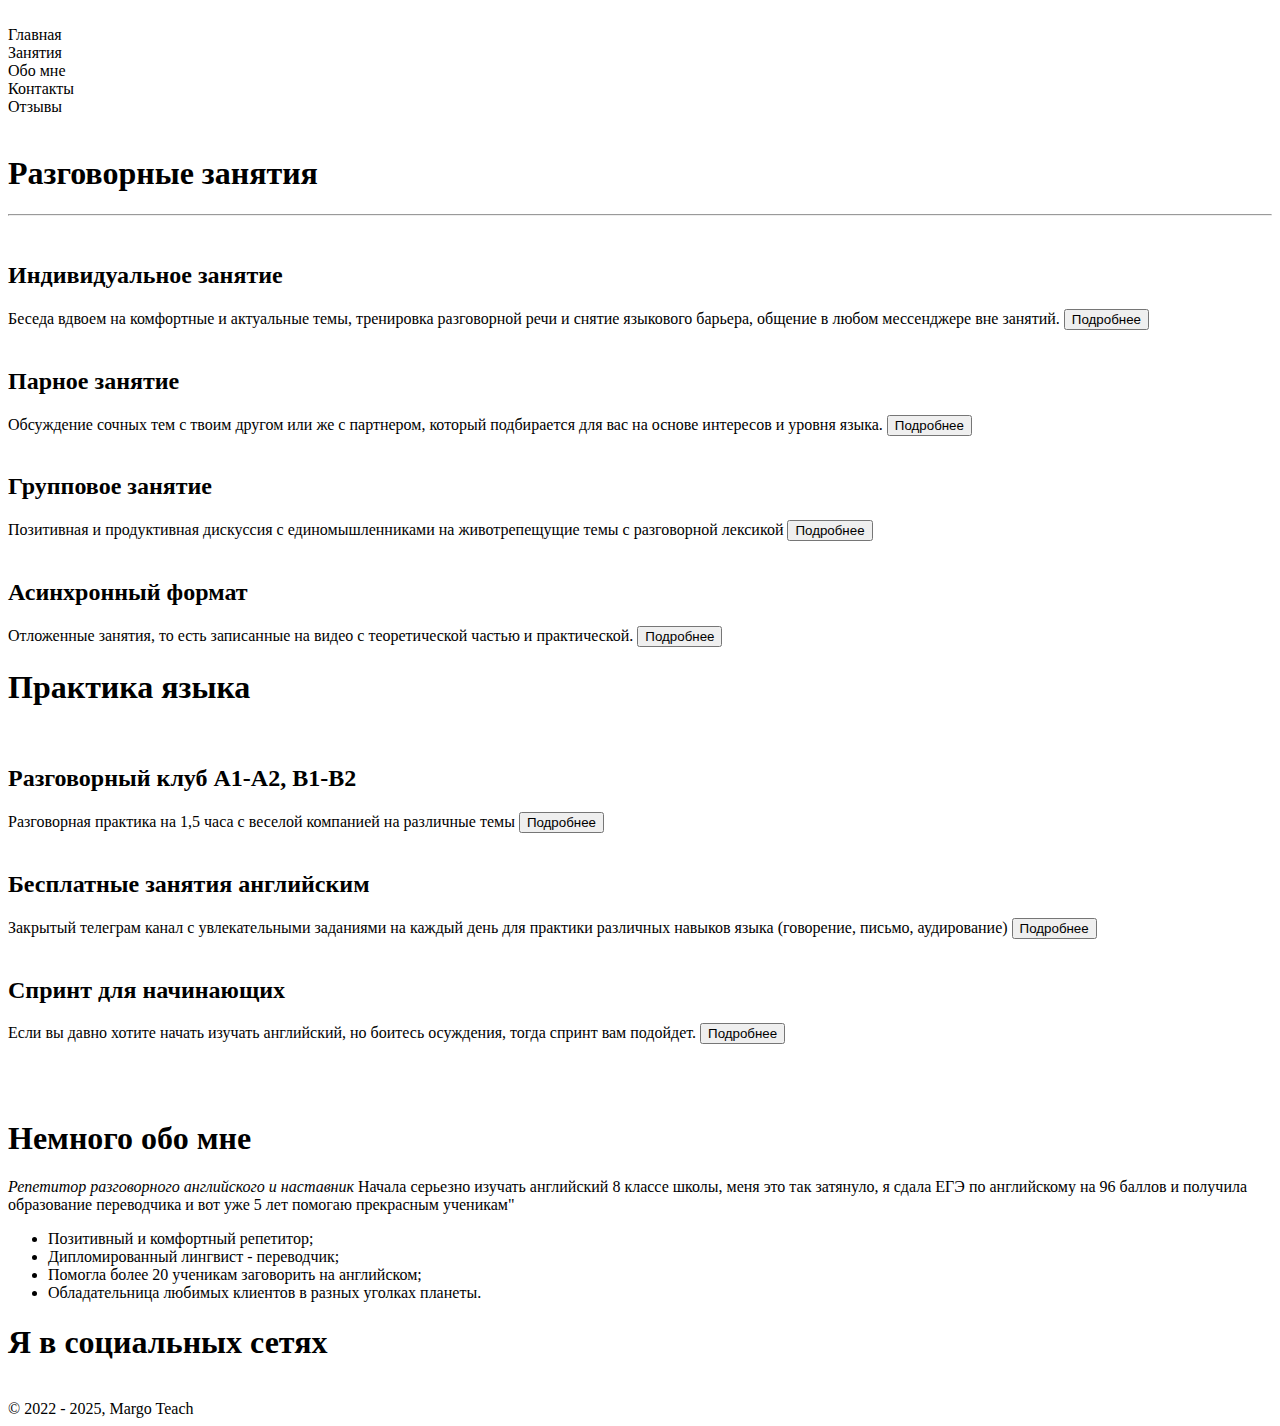
==== index.html @ d235ffca "first com" ====
<!DOCTYPE html>
<html lang="ru">
  <head>
    <meta charset="UTF-8" />
    <meta http-equiv="X-UA-Compatible" content="IE=edge" />
    <meta name="viewport" content="width=device-width, initial-scale=1.0" />
    <title>MargoTrue</title>
  </head>
  <body>
    <header class="header">
      <div class="topimg"><img src="" alt="" /></div>
      <div class="navpanel">
        <div class="navstr">Главная</div>
        <div class="navstr">Занятия</div>
        <div class="navstr">Обо мне</div>
        <div class="navstr">Контакты</div>
        <div class="navstr">Отзывы</div>
      </div>
    </header>
    <div class="container">
      <div class="bodyimg">
        <img src="" alt="" class="me" />
      </div>
      <div class="lessons">
        <div class="lessonsTitle">
          <h1>Разговорные занятия</h1>
          <hr />
        </div>
        <div class="lessonsBlock">
          <div class="lesson">
            <img src="" alt="" class="lessonImg" />
            <h2 class="lessonTitle">Индивидуальное занятие</h2>
            <span class="lessonAbout">
              Беседа вдвоем на комфортные и актуальные темы, тренировка
              разговорной речи и снятие языкового барьера, общение в любом
              мессенджере вне занятий.
            </span>
            <button class="more">Подробнее</button>
          </div>
          <div class="lesson">
            <img src="" alt="" class="lessonImg" />
            <h2 class="lessonTitle">Парное занятие</h2>
            <span class="lessonAbout">
              Обсуждение сочных тем с твоим другом или же с партнером, который
              подбирается для вас на основе интересов и уровня языка.
            </span>
            <button class="more">Подробнее</button>
          </div>
          <div class="lesson">
            <img src="" alt="" class="lessonImg" />
            <h2 class="lessonTitle">Групповое занятие</h2>
            <span class="lessonAbout">
              Позитивная и продуктивная дискуссия с единомышленниками на
              животрепещущие темы с разговорной лексикой
            </span>
            <button class="more">Подробнее</button>
          </div>
          <div class="lesson">
            <img src="" alt="" class="lessonImg" />
            <h2 class="lessonTitle">Асинхронный формат</h2>
            <span class="lessonAbout">
              Отложенные занятия, то есть записанные на видео с теоретической
              частью и практической.
            </span>
            <button class="more">Подробнее</button>
          </div>
        </div>
      </div>
      <div class="speakPactics">
        <h1 class="speakTitle">Практика языка</h1>
        <div class="speakBlock">
          <div class="speak">
            <img src="" alt="" class="speakImg" />
            <h2>Разговорный клуб А1-А2, В1-В2</h2>
            <span class="speakAbout">
              Разговорная практика на 1,5 часа с веселой компанией на различные
              темы
            </span>
            <button class="more">Подробнее</button>
          </div>
          <div class="speak">
            <img src="" alt="" class="speakImg" />
            <h2>Бесплатные занятия английским</h2>
            <span class="speakAbout">
              Закрытый телеграм канал с увлекательными заданиями на каждый день
              для практики различных навыков языка (говорение, письмо,
              аудирование)
            </span>
            <button class="more">Подробнее</button>
          </div>
          <div class="speak">
            <img src="" alt="" class="speakImg" />
            <h2>Спринт для начинающих</h2>
            <span class="speakAbout">
              Если вы давно хотите начать изучать английский, но боитесь
              осуждения, тогда спринт вам подойдет.
            </span>
            <button class="more">Подробнее</button>
          </div>
        </div>
      </div>
      <div class="reviews">
        <img src="" alt="" class="reviewsImg" />
        <img src="" alt="" class="reviewsImg" />
        <img src="" alt="" class="reviewsImg" />
        <img src="" alt="" class="reviewsImg" />
      </div>
      <div class="studentsLocation">
        <img src="" alt="" class="studentsLocationsImg" />
      </div>
      <div class="aboutMe">
        <img src="" alt="" class="Me" />
        <div class="about">
          <div class="about1">
            <h1>Немного обо мне</h1>
            <i>Репетитор разговорного английского и наставник </i>
            <span class="aboutExam"
              >Начала серьезно изучать английский 8 классе школы, меня это так
              затянуло, я сдала ЕГЭ по английскому на 96 баллов и получила
              образование переводчика и вот уже 5 лет помогаю прекрасным
              ученикам"</span
            >
          </div>
          <div class="about2">
            <ul>
              <li>Позитивный и комфортный репетитор;</li>
              <li>Дипломированный лингвист - переводчик;</li>
              <li>Помогла более 20 ученикам заговорить на английском;</li>
              <li>Обладательница любимых клиентов в разных уголках планеты.</li>
            </ul>
          </div>
        </div>
      </div>
    </div>
    <footer class="footer">
        <div class="footerBlock"></div>
      <div class="footerLinks">
        <h1>Я в социальных сетях</h1>
        <a href="" class="social"><img src="" alt="" class="socialNet"></a>
        <a href="" class="social"><img src="" alt="" class="socialNet"></a>
        <a href="" class="social"><img src="" alt="" class="socialNet"></a>
      </div>
      <div class="footerCopyRight">© 2022 - 2025, Margo Teach</div>
    </footer>
  </body>
</html>
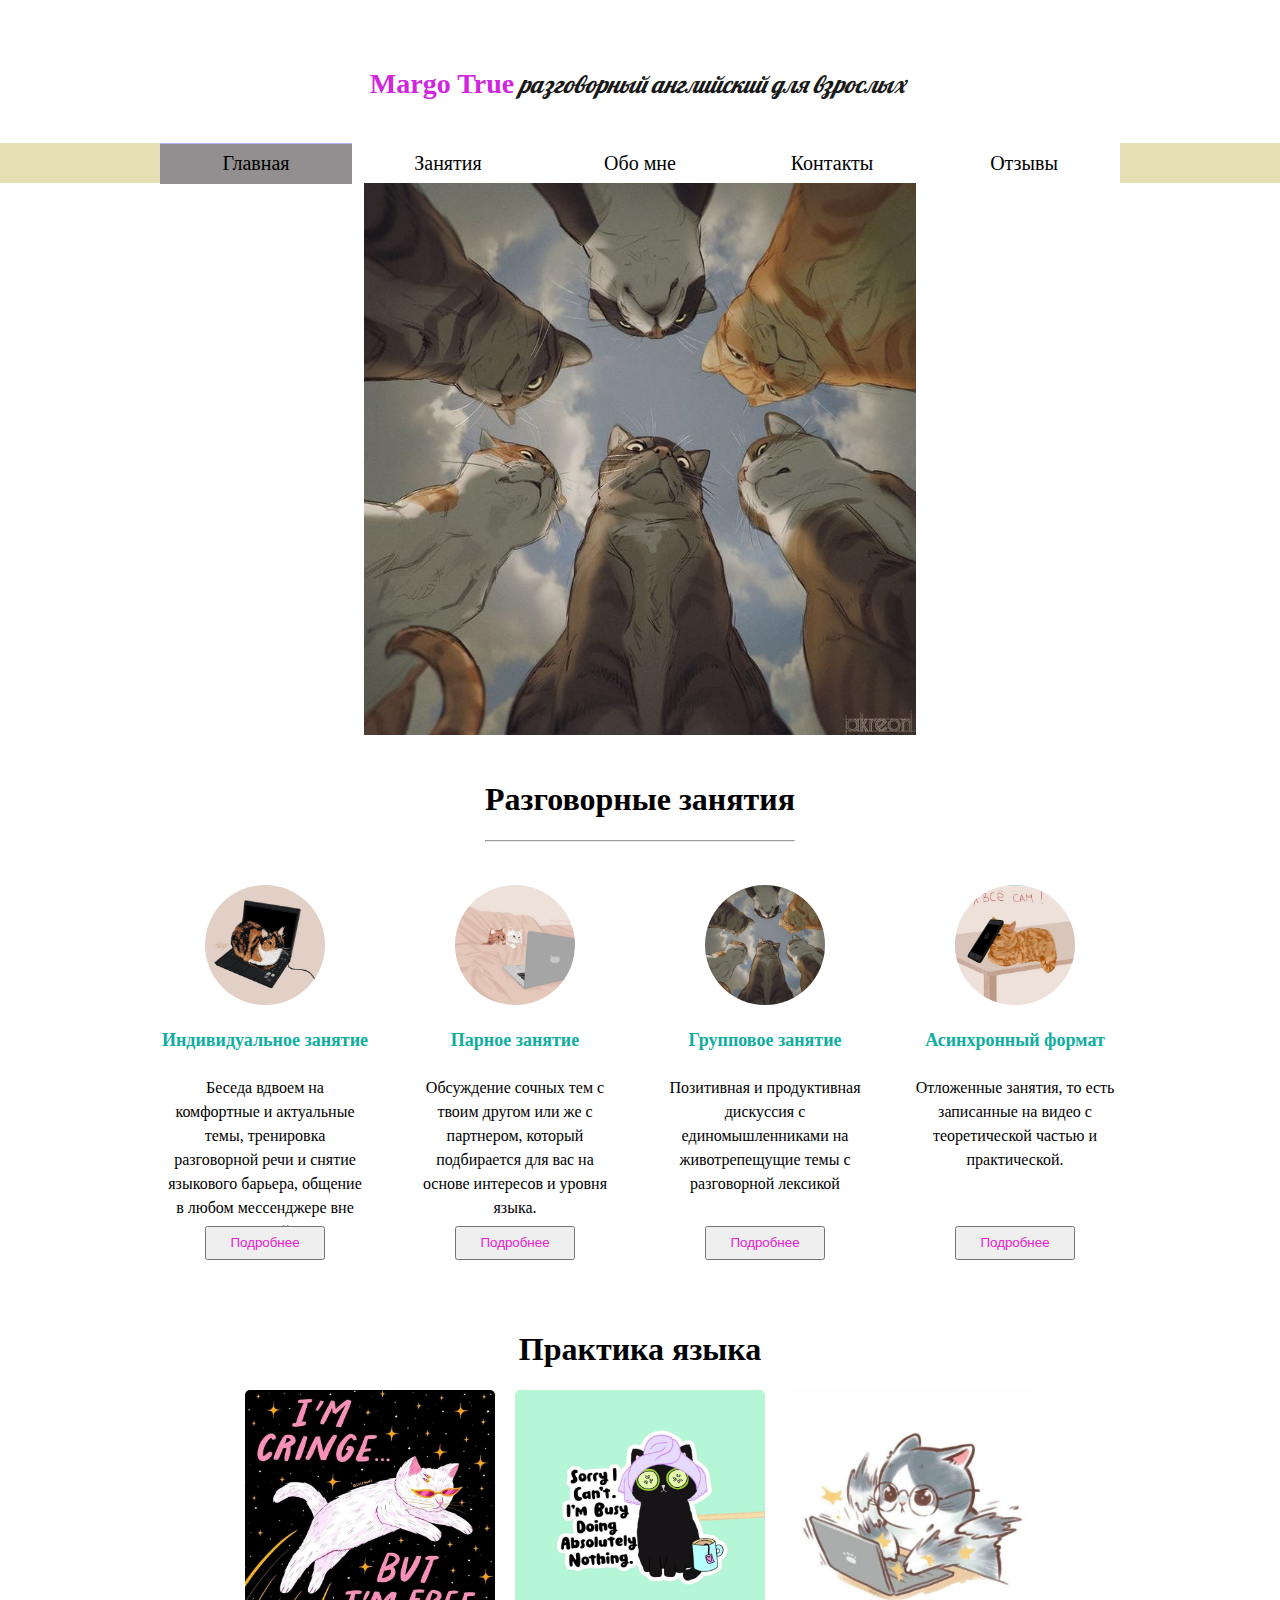
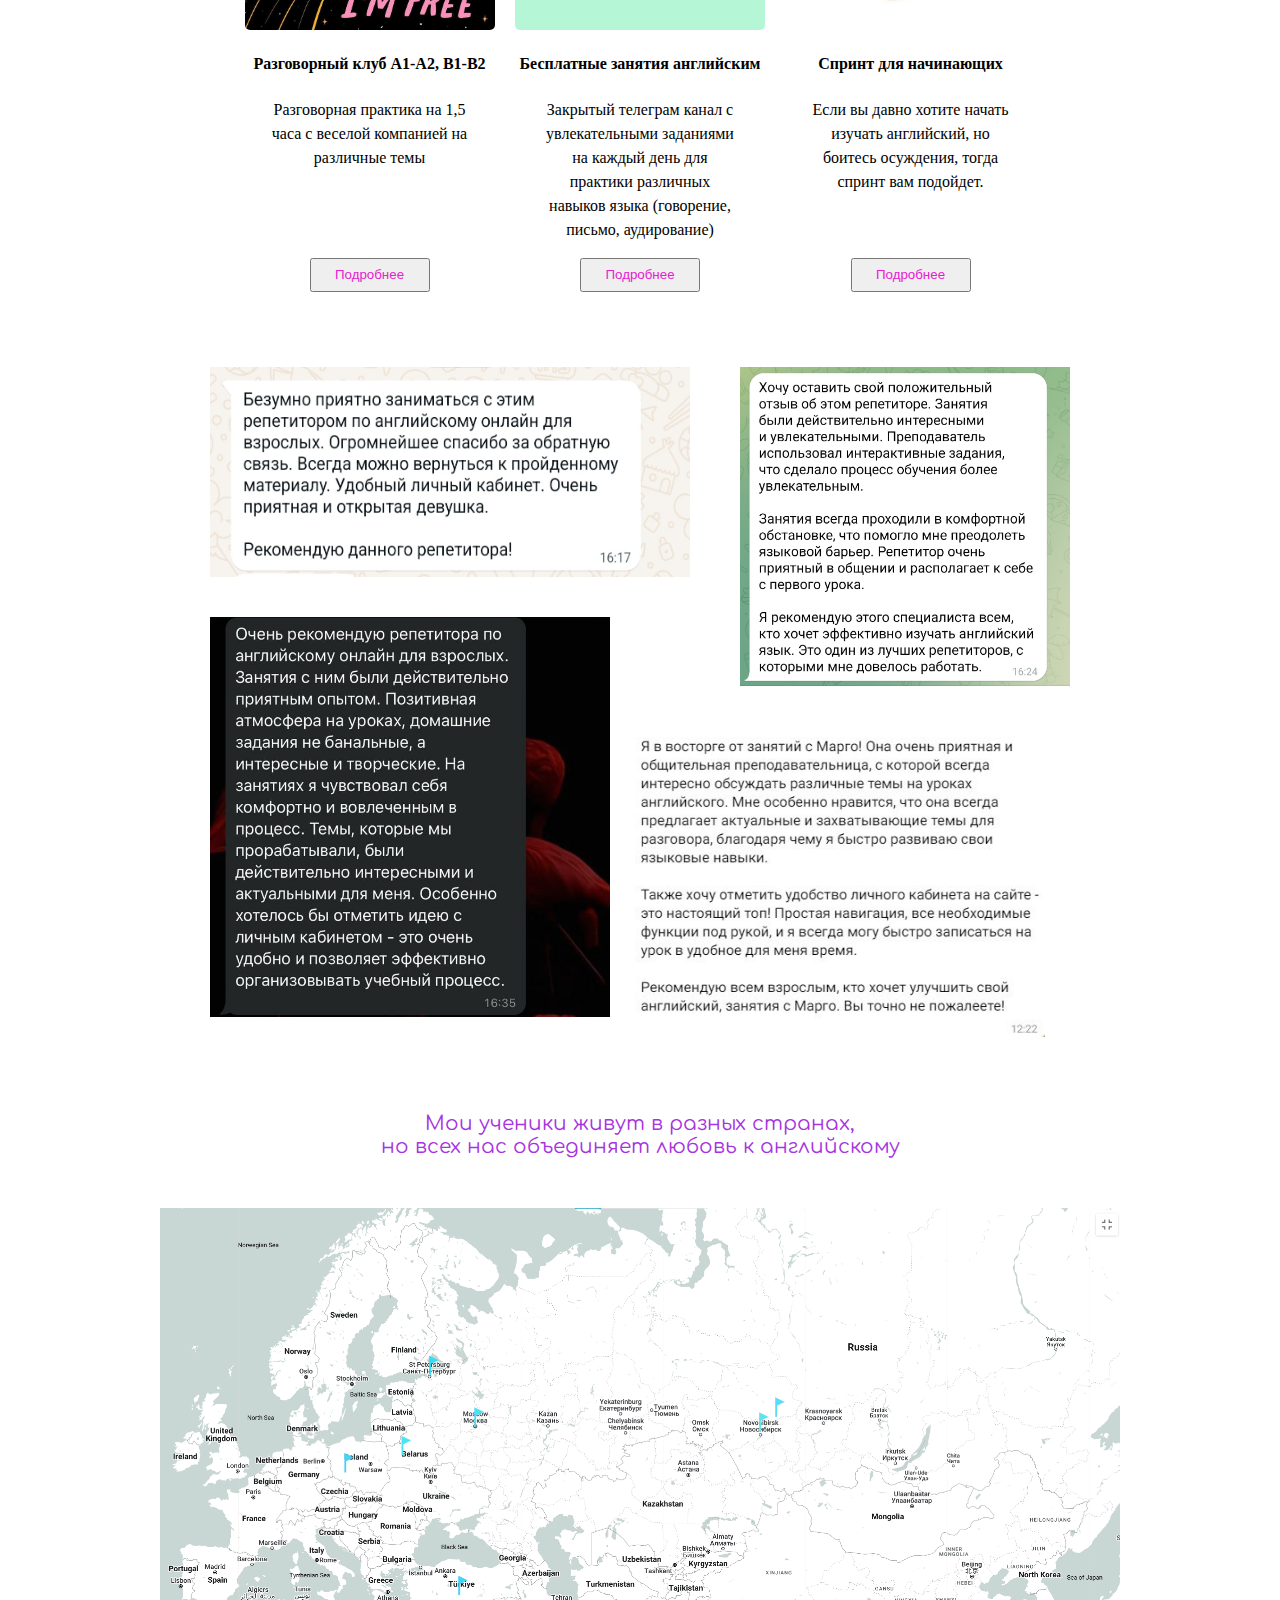
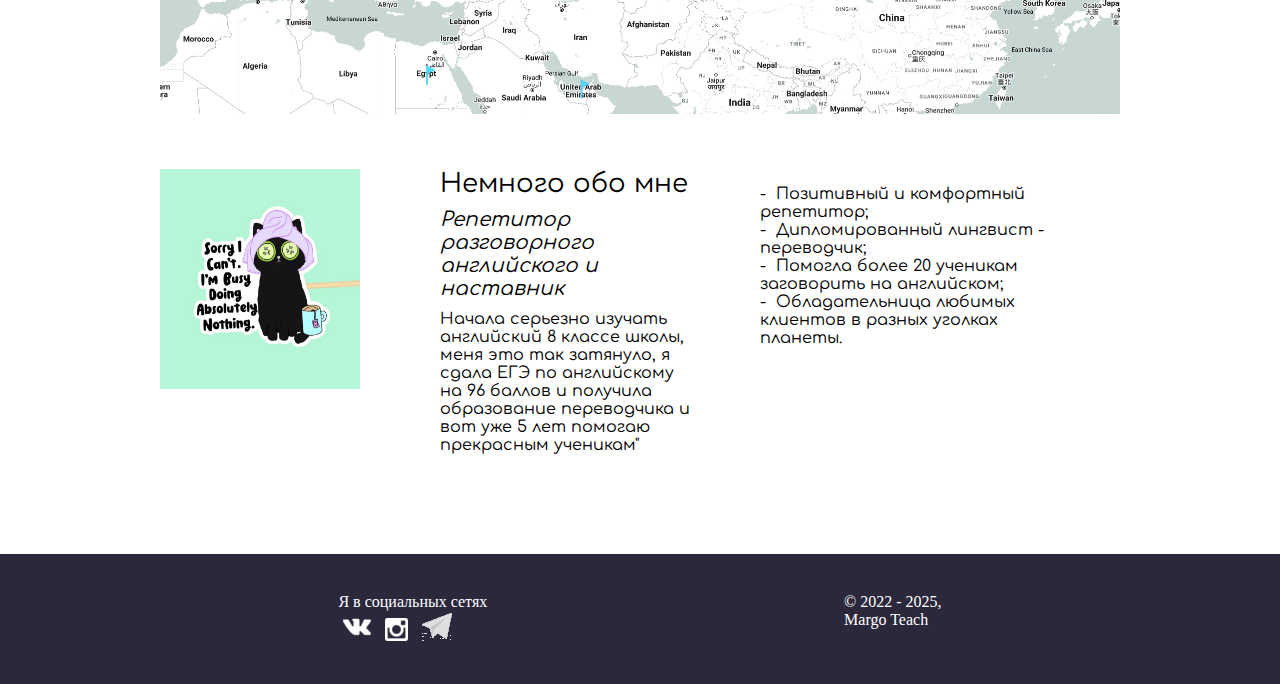
==== commit 3b8a3bf3: "edit home page" ====
--- a/index.html
+++ b/index.html
@@ -1,25 +1,56 @@
 <!DOCTYPE html>
 <html lang="ru">
   <head>
+    <link rel="preconnect" href="https://fonts.googleapis.com" />
+    <link rel="preconnect" href="https://fonts.gstatic.com" crossorigin />
+    <link
+      href="https://fonts.googleapis.com/css2?family=Lobster&display=swap"
+      rel="stylesheet"
+    />
+    <link rel="preconnect" href="https://fonts.googleapis.com" />
+    <link rel="preconnect" href="https://fonts.gstatic.com" crossorigin />
+    <link
+      href="https://fonts.googleapis.com/css2?family=Comfortaa:wght@300..700&display=swap"
+      rel="stylesheet"
+    />
     <meta charset="UTF-8" />
     <meta http-equiv="X-UA-Compatible" content="IE=edge" />
     <meta name="viewport" content="width=device-width, initial-scale=1.0" />
+    <link rel="shortcut icon" href="img/favicon.ico" type="image/x-icon" />
+    <link rel="stylesheet" href="style.css" />
     <title>MargoTrue</title>
   </head>
   <body>
     <header class="header">
-      <div class="topimg"><img src="" alt="" /></div>
-      <div class="navpanel">
-        <div class="navstr">Главная</div>
-        <div class="navstr">Занятия</div>
-        <div class="navstr">Обо мне</div>
-        <div class="navstr">Контакты</div>
-        <div class="navstr">Отзывы</div>
+      <div class="container">
+        <div class="topimg">
+          <p class="topTitle Osn">Margo True</p>
+          <p class="topTitle Dop"><i>разговорный английский для взрослых</i></p>
+        </div>
+        <div class="navpanelBackground">
+          <div class="navpanel">
+            <div class="navstr" id="home">
+              <a href="index.html" class="nextpage">Главная</a>
+            </div>
+            <div class="navstr">
+              <a href="lessons.html" class="nextpage">Занятия</a>
+            </div>
+            <div class="navstr">
+              <a href="about.html" class="nextpage">Обо мне</a>
+            </div>
+            <div class="navstr">
+              <a href="contacts.html" class="nextpage">Контакты</a>
+            </div>
+            <div class="navstr">
+              <a href="reviews.html" class="nextpage">Отзывы</a>
+            </div>
+          </div>
+        </div>
       </div>
     </header>
     <div class="container">
       <div class="bodyimg">
-        <img src="" alt="" class="me" />
+        <img src="img/gruppa.jfif" alt="" class="me" />
       </div>
       <div class="lessons">
         <div class="lessonsTitle">
@@ -28,8 +59,8 @@
         </div>
         <div class="lessonsBlock">
           <div class="lesson">
-            <img src="" alt="" class="lessonImg" />
-            <h2 class="lessonTitle">Индивидуальное занятие</h2>
+            <img src="img/individual.jpg" alt="" class="lessonImg" />
+            <span class="lessonTitle">Индивидуальное занятие</span>
             <span class="lessonAbout">
               Беседа вдвоем на комфортные и актуальные темы, тренировка
               разговорной речи и снятие языкового барьера, общение в любом
@@ -38,8 +69,8 @@
             <button class="more">Подробнее</button>
           </div>
           <div class="lesson">
-            <img src="" alt="" class="lessonImg" />
-            <h2 class="lessonTitle">Парное занятие</h2>
+            <img src="img/parnoe.jpg" alt="" class="lessonImg" />
+            <span class="lessonTitle">Парное занятие</span>
             <span class="lessonAbout">
               Обсуждение сочных тем с твоим другом или же с партнером, который
               подбирается для вас на основе интересов и уровня языка.
@@ -47,8 +78,8 @@
             <button class="more">Подробнее</button>
           </div>
           <div class="lesson">
-            <img src="" alt="" class="lessonImg" />
-            <h2 class="lessonTitle">Групповое занятие</h2>
+            <img src="img/gruppa.jfif" alt="" class="lessonImg" />
+            <span class="lessonTitle">Групповое занятие</span>
             <span class="lessonAbout">
               Позитивная и продуктивная дискуссия с единомышленниками на
               животрепещущие темы с разговорной лексикой
@@ -56,8 +87,8 @@
             <button class="more">Подробнее</button>
           </div>
           <div class="lesson">
-            <img src="" alt="" class="lessonImg" />
-            <h2 class="lessonTitle">Асинхронный формат</h2>
+            <img src="img/async.jpg" alt="" class="lessonImg" />
+            <span class="lessonTitle">Асинхронный формат</span>
             <span class="lessonAbout">
               Отложенные занятия, то есть записанные на видео с теоретической
               частью и практической.
@@ -70,8 +101,8 @@
         <h1 class="speakTitle">Практика языка</h1>
         <div class="speakBlock">
           <div class="speak">
-            <img src="" alt="" class="speakImg" />
-            <h2>Разговорный клуб А1-А2, В1-В2</h2>
+            <img src="img/razgovor.jpg" alt="" class="speakImg" />
+            <span class="speakSubTitle">Разговорный клуб А1-А2, В1-В2</span>
             <span class="speakAbout">
               Разговорная практика на 1,5 часа с веселой компанией на различные
               темы
@@ -79,8 +110,8 @@
             <button class="more">Подробнее</button>
           </div>
           <div class="speak">
-            <img src="" alt="" class="speakImg" />
-            <h2>Бесплатные занятия английским</h2>
+            <img src="img/besplatn.jfif" alt="" class="speakImg" />
+            <span class="speakSubTitle">Бесплатные занятия английским</span>
             <span class="speakAbout">
               Закрытый телеграм канал с увлекательными заданиями на каждый день
               для практики различных навыков языка (говорение, письмо,
@@ -89,8 +120,8 @@
             <button class="more">Подробнее</button>
           </div>
           <div class="speak">
-            <img src="" alt="" class="speakImg" />
-            <h2>Спринт для начинающих</h2>
+            <img src="img/sprint.jpg" alt="" class="speakImg" />
+            <span class="speakSubTitle">Спринт для начинающих</span>
             <span class="speakAbout">
               Если вы давно хотите начать изучать английский, но боитесь
               осуждения, тогда спринт вам подойдет.
@@ -100,47 +131,73 @@
         </div>
       </div>
       <div class="reviews">
-        <img src="" alt="" class="reviewsImg" />
-        <img src="" alt="" class="reviewsImg" />
-        <img src="" alt="" class="reviewsImg" />
-        <img src="" alt="" class="reviewsImg" />
+        <div class="reviewsBlock">
+          <img src="img/otz2.jpeg" alt="" class="reviewsImg2" />
+          <img src="img/otz4.jpeg" alt="" class="reviewsImg4" />
+          <img src="img/otz3.jpeg" alt="" class="reviewsImg3" />
+          <img src="img/otz1.jpg" alt="" class="reviewsImg1" />
+        </div>
       </div>
       <div class="studentsLocation">
-        <img src="" alt="" class="studentsLocationsImg" />
+        <div class="studentsTitle">
+          Мои ученики живут в разных странах,<br />
+          но всех нас объединяет любовь к английскому
+        </div>
+        <img src="img/map.png" alt="" class="studentsLocationsImg" />
       </div>
       <div class="aboutMe">
-        <img src="" alt="" class="Me" />
         <div class="about">
+          <img src="img/besplatn.jfif" alt="" class="Me" />
           <div class="about1">
-            <h1>Немного обо мне</h1>
-            <i>Репетитор разговорного английского и наставник </i>
-            <span class="aboutExam"
-              >Начала серьезно изучать английский 8 классе школы, меня это так
-              затянуло, я сдала ЕГЭ по английскому на 96 баллов и получила
-              образование переводчика и вот уже 5 лет помогаю прекрасным
-              ученикам"</span
-            >
+            <div class="SubBlock">
+              <div class="aboutSubTitle">Немного обо мне</div>
+              <div class="aboutSpan">
+                <i>Репетитор разговорного английского и наставник </i><br />
+              </div>
+              <div class="aboutExam">
+                Начала серьезно изучать английский 8 классе школы, меня это так
+                затянуло, я сдала ЕГЭ по английскому на 96 баллов и получила
+                образование переводчика и вот уже 5 лет помогаю прекрасным
+                ученикам"
+              </div>
+            </div>
           </div>
           <div class="about2">
-            <ul>
-              <li>Позитивный и комфортный репетитор;</li>
-              <li>Дипломированный лингвист - переводчик;</li>
-              <li>Помогла более 20 ученикам заговорить на английском;</li>
-              <li>Обладательница любимых клиентов в разных уголках планеты.</li>
+            <ul class="aboutList">
+              <li class="listSpan">Позитивный и комфортный репетитор;</li>
+              <li class="listSpan">Дипломированный лингвист - переводчик;</li>
+              <li class="listSpan">
+                Помогла более 20 ученикам заговорить на английском;
+              </li>
+              <li class="listSpan">
+                Обладательница любимых клиентов в разных уголках планеты.
+              </li>
             </ul>
           </div>
         </div>
       </div>
     </div>
     <footer class="footer">
-        <div class="footerBlock"></div>
-      <div class="footerLinks">
-        <h1>Я в социальных сетях</h1>
-        <a href="" class="social"><img src="" alt="" class="socialNet"></a>
-        <a href="" class="social"><img src="" alt="" class="socialNet"></a>
-        <a href="" class="social"><img src="" alt="" class="socialNet"></a>
-      </div>
-      <div class="footerCopyRight">© 2022 - 2025, Margo Teach</div>
+      <div class="footerBlock">
+        <div class="footerLinks">
+          <span class="footerTitle">Я в социальных сетях</span>
+          <div class="linksBlock">
+            <a href="#" class="social"
+              ><img src="img/vk.png" alt="" class="socialNet"
+            /></a>
+            <a href="#" class="social"
+              ><img src="img/inst.png" alt="" class="socialNet"
+            /></a>
+            <a href="#" class="social"
+              ><img src="img/tg.png" alt="" class="socialNet"
+            /></a>
+          </div>
+        </div>
+        <div class="footerCopyRight">
+          © 2022 - 2025,<br />
+          Margo Teach
+        </div>
+      </div>
     </footer>
   </body>
 </html>
--- a/style.css
+++ b/style.css
@@ -0,0 +1,292 @@
+/* шрифт comfortaa italic */
+html,
+body {
+  margin: 0 auto;
+}
+.topTitle.Osn {
+  color: #d026dd;
+  font-family: Impact;
+  font-size: 28px;
+  font-weight: bold;
+}
+.header {
+  margin-top: 25px;
+  display: flex;
+  width: 100%;
+  justify-content: center;
+}
+.container {
+  width: 100%;
+  display: flex;
+  flex-direction: column;
+  align-items: center;
+  justify-content: center;
+}
+.topimg {
+    align-items: center;
+  display: flex;
+  justify-content: center;
+  width: 100%;
+  margin: 15px;
+}
+.topTitle.Dop {
+  font-family: "Lobster";
+  color: #191918;
+  font-size: 24px;
+  margin: 5px;
+}
+.navpanelBackground {
+  width: 100%;
+  display: flex;
+  justify-content: center;
+  background-color: #e8e0b5;
+}
+.navpanel {
+  align-items: center;
+  height: 40px;
+  display: flex;
+  width: 75%;
+  justify-content: space-evenly;
+}
+.nextpage {
+  text-decoration: none;
+  color: black;
+}
+.navstr {
+  display: flex;
+  justify-content: center;
+  align-items: center;
+  font-size: 20px;
+  width: 100%;
+  height: 40px;
+  background-color: white;
+}
+#home {
+  border-top: 1px solid rgb(176, 176, 255);
+  background-color: rgb(145, 143, 143);
+}
+.bodyimg {
+  display: flex;
+  justify-content: center;
+}
+.me {
+  width: 75%;
+}
+.lessons {
+  display: flex;
+  flex-direction: column;
+  justify-content: center;
+  align-items: center;
+}
+.lessonsTitle {
+  font-weight: bold;
+  margin-top: 25px;
+}
+
+.lessonsBlock {
+  margin-top: 35px;
+  display: flex;
+  justify-content: space-around;
+}
+.lesson {
+  display: flex;
+  flex-direction: column;
+  align-items: center;
+  justify-content: flex-start;
+  width: 250px;
+}
+.lessonImg {
+  border-radius: 200px;
+  width: 120px;
+  height: 120px;
+}
+.lessonTitle {
+  display: flex;
+  align-items: center;
+  justify-content: center;
+  width: 250px;
+  font-size: 18px;
+  font-weight: bold;
+  margin: 25px;
+  color: #0eae9e;
+}
+.lessonAbout {
+  text-align: center;
+  line-height: 1.5;
+  height: 150px;
+  width: 200px;
+}
+.more {
+  display: flex;
+  justify-content: center;
+  align-items: center;
+  padding: 15px;
+  color: #e720d0;
+  width: 120px;
+  height: 20px;
+}
+.speakPactics {
+  width: 100%;
+  margin-top: 50px;
+  display: flex;
+  flex-direction: column;
+  justify-content: center;
+  align-items: center;
+}
+.speakBlock {
+  display: flex;
+  width: 65%;
+  justify-content: space-evenly;
+}
+.speak {
+  display: flex;
+  flex-direction: column;
+  align-items: center;
+  justify-content: flex-start;
+  width: 250px;
+}
+.speakImg {
+  border-radius: 5px;
+  height: 240px;
+  width: 250px;
+}
+.speakSubTitle {
+  display: flex;
+  align-items: center;
+  justify-content: center;
+  width: 250px;
+  font-size: 16px;
+  font-weight: bold;
+  margin: 25px;
+}
+.speakAbout {
+  text-align: center;
+  line-height: 1.5;
+  height: 150px;
+  width: 200px;
+  margin-bottom: 10px;
+}
+.reviews {
+  margin-top: 50px;
+  display: flex;
+  justify-content: center;
+}
+.reviewsBlock {
+  justify-content: center;
+  display: flex;
+  width: 75%;
+  flex-wrap: wrap;
+}
+.reviewsImg1 {
+  margin: 25px;
+  width: 410px;
+  height: 300px;
+}
+.reviewsImg2 {
+  margin: 25px;
+  width: 480px;
+  height: 210px;
+}
+.reviewsImg3 {
+  margin-top: -95px;
+  width: 400px;
+  height: 400px;
+}
+.reviewsImg4 {
+  margin: 25px;
+  width: 330px;
+  height: 320px;
+}
+.studentsLocation {
+  flex-direction: column;
+  display: flex;
+  align-items: center;
+  justify-content: center;
+}
+.studentsTitle {
+  display: flex;
+  margin: 50px;
+  width: 600px;
+  text-align: center;
+  justify-content: center;
+  align-items: center;
+  color: #a634df;
+  font-size: 20px;
+  font-family: Comfortaa;
+}
+.studentsLocationsImg {
+  width: 75%;
+}
+.aboutMe {
+  margin-top: 55px;
+  width: 100%;
+  display: flex;
+  align-items: center;
+  justify-content: center;
+}
+.about {
+  font-family: Comfortaa;
+  display: flex;
+  justify-content: space-between;
+  width: 75%;
+}
+.Me {
+  width: 200px;
+  height: 220px;
+}
+.about1 {
+  display: flex;
+  width: 450px;
+  flex-direction: column;
+  align-items: flex-end;
+}
+.aboutSubTitle {
+  text-align: left;
+  font-size: 26px;
+}
+.aboutExam {
+  font-size: 16px;
+  width: 250px;
+  margin-top: 10px;
+}
+.aboutSpan {
+  margin-top: 10px;
+  width: 280px;
+  font-size: 20px;
+}
+.about2 {
+  width: 500px;
+}
+.aboutList {
+  width: 300px;
+}
+li {
+  list-style-type: none;
+}
+li::before {
+  content: "- ";
+  padding-right: 5px;
+}
+.footer {
+  margin-top: 100px;
+  color: white;
+  background-color: #2b283b;
+  height: 130px;
+  display: flex;
+  flex-direction: column;
+  align-items: center;
+  justify-content: center;
+  width: 100%;
+}
+.footerBlock {
+  display: flex;
+  justify-content: space-around;
+  width: 75%;
+}
+.footerLinks {
+  display: flex;
+  flex-direction: column;
+}
+.social {
+  margin: 5px;
+}
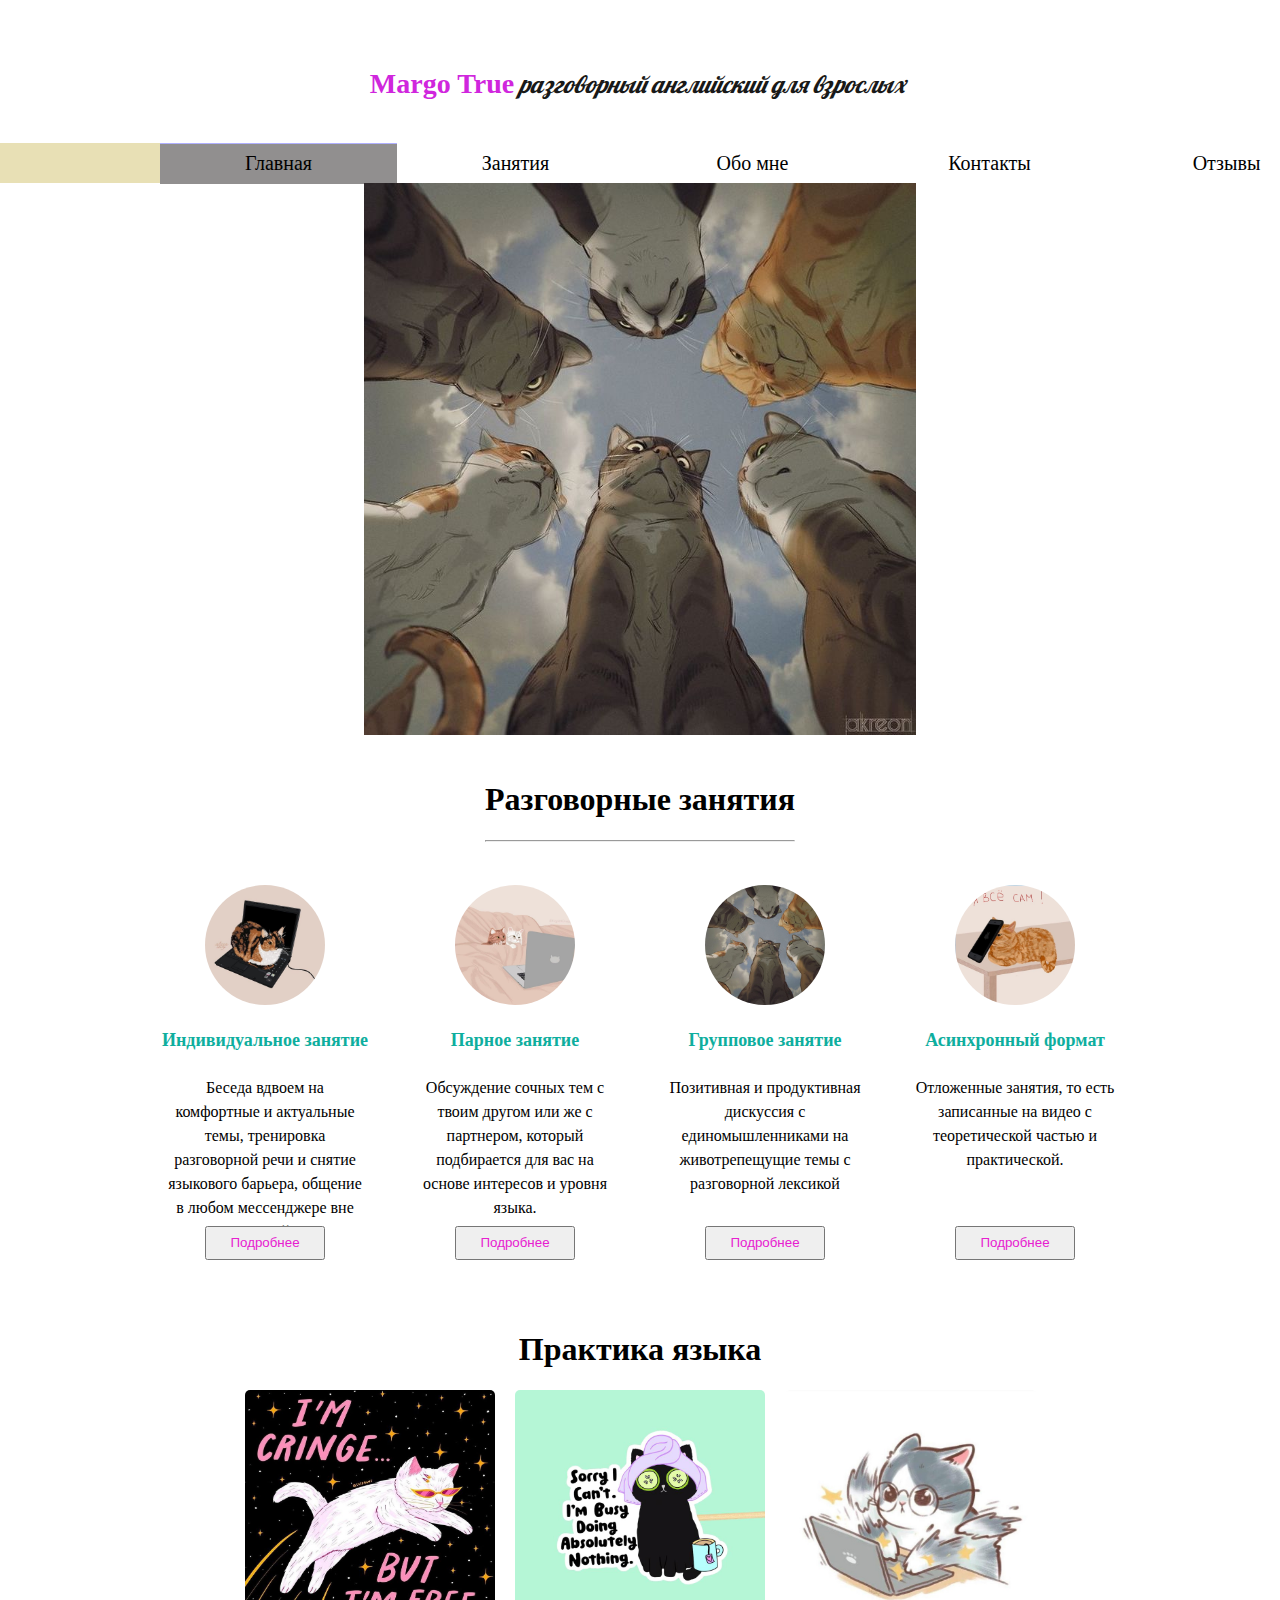
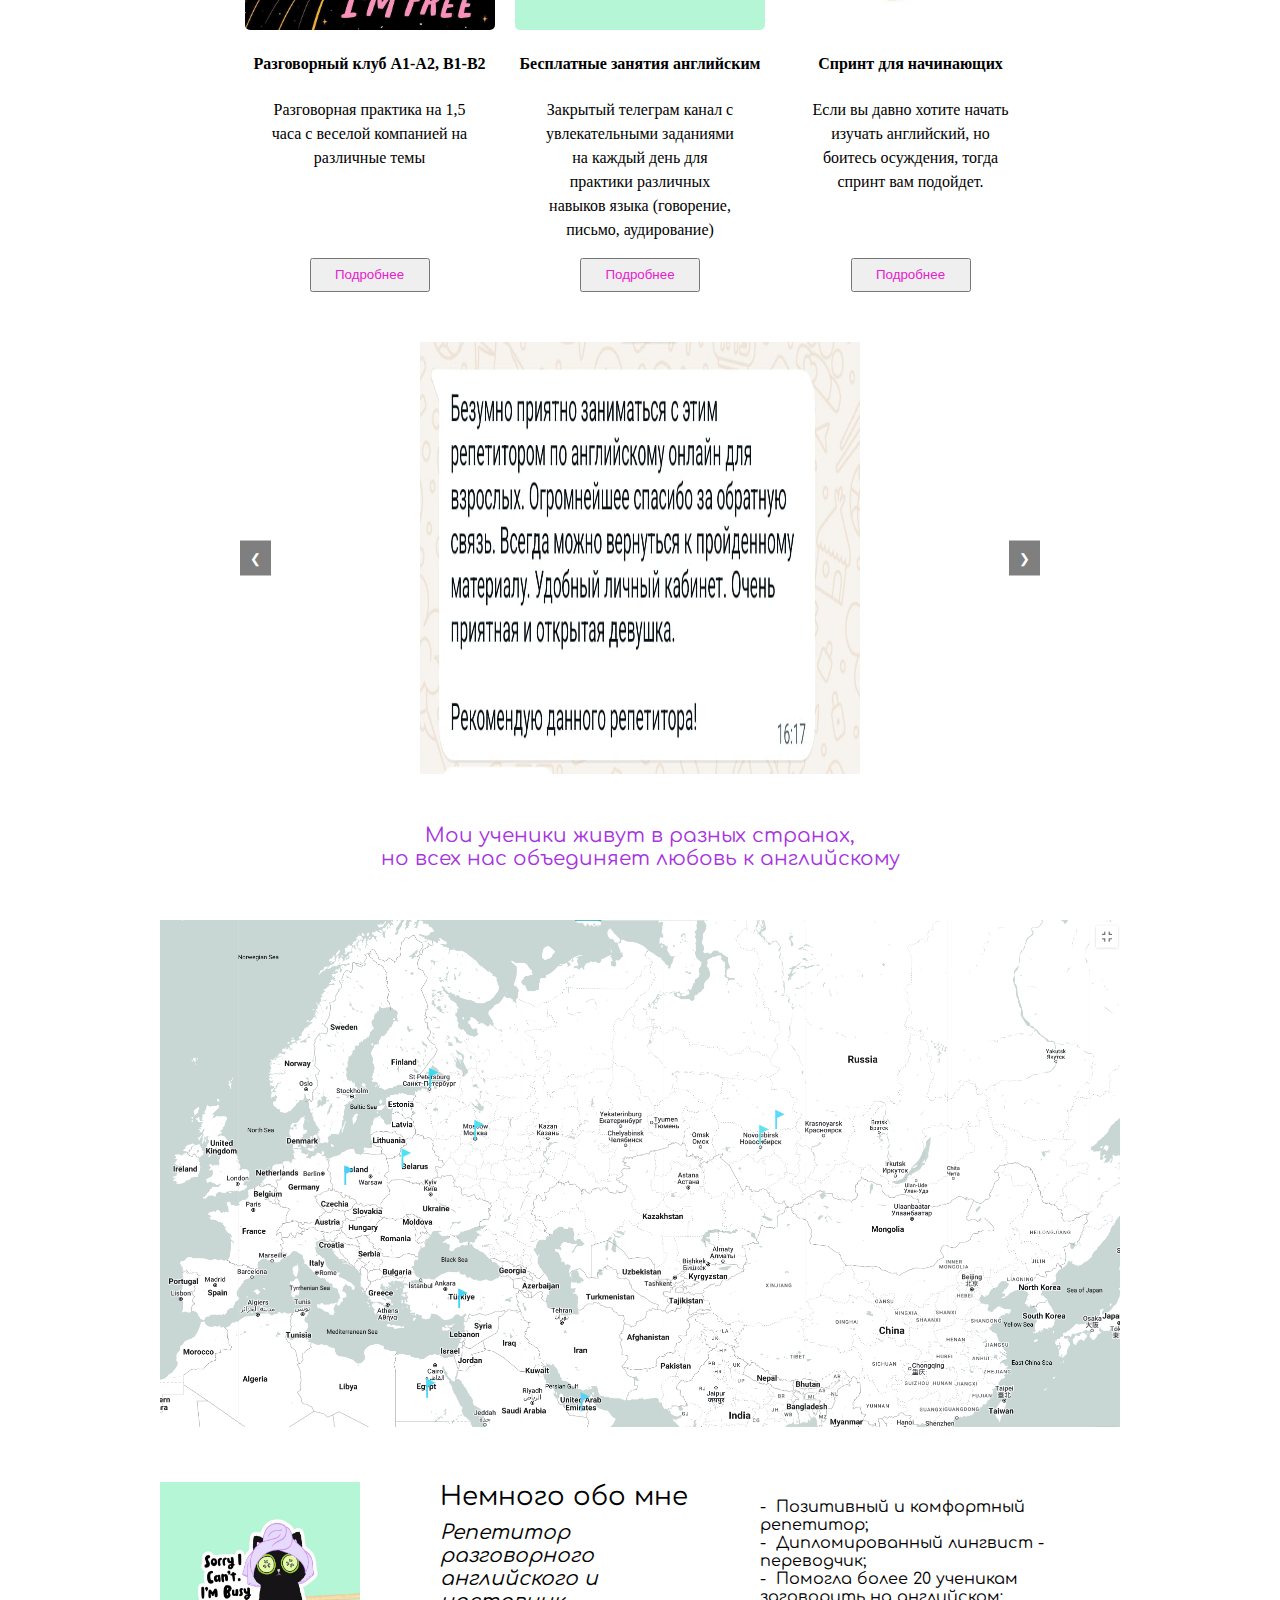
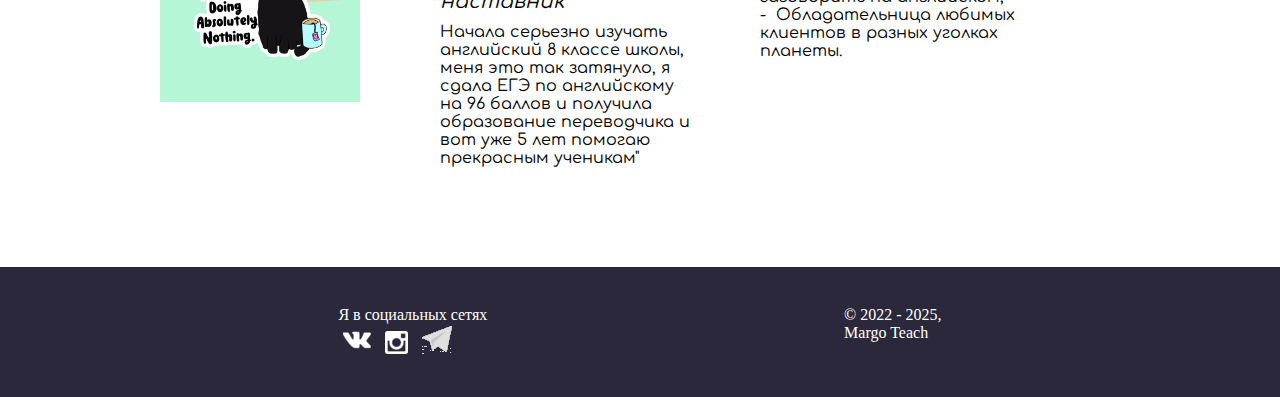
==== commit ec981b41: "Edit contacts and reviews page, add slider" ====
--- a/index.html
+++ b/index.html
@@ -66,7 +66,7 @@
               разговорной речи и снятие языкового барьера, общение в любом
               мессенджере вне занятий.
             </span>
-            <button class="more">Подробнее</button>
+            <button class="more"><a href="lessons.html" class ="moreBtn">Подробнее</a></button>
           </div>
           <div class="lesson">
             <img src="img/parnoe.jpg" alt="" class="lessonImg" />
@@ -75,7 +75,7 @@
               Обсуждение сочных тем с твоим другом или же с партнером, который
               подбирается для вас на основе интересов и уровня языка.
             </span>
-            <button class="more">Подробнее</button>
+            <button class="more"><a href="lessons.html" class ="moreBtn">Подробнее</a></button>
           </div>
           <div class="lesson">
             <img src="img/gruppa.jfif" alt="" class="lessonImg" />
@@ -84,7 +84,7 @@
               Позитивная и продуктивная дискуссия с единомышленниками на
               животрепещущие темы с разговорной лексикой
             </span>
-            <button class="more">Подробнее</button>
+            <button class="more"><a href="lessons.html" class ="moreBtn">Подробнее</a></button>
           </div>
           <div class="lesson">
             <img src="img/async.jpg" alt="" class="lessonImg" />
@@ -93,7 +93,7 @@
               Отложенные занятия, то есть записанные на видео с теоретической
               частью и практической.
             </span>
-            <button class="more">Подробнее</button>
+            <button class="more"><a href="lessons.html" class ="moreBtn">Подробнее</a></button>
           </div>
         </div>
       </div>
@@ -107,7 +107,7 @@
               Разговорная практика на 1,5 часа с веселой компанией на различные
               темы
             </span>
-            <button class="more">Подробнее</button>
+            <button class="more"><a href="lessons.html" class ="moreBtn">Подробнее</a></button>
           </div>
           <div class="speak">
             <img src="img/besplatn.jfif" alt="" class="speakImg" />
@@ -117,7 +117,7 @@
               для практики различных навыков языка (говорение, письмо,
               аудирование)
             </span>
-            <button class="more">Подробнее</button>
+            <button class="more"><a href="lessons.html" class ="moreBtn">Подробнее</a></button>
           </div>
           <div class="speak">
             <img src="img/sprint.jpg" alt="" class="speakImg" />
@@ -126,18 +126,24 @@
               Если вы давно хотите начать изучать английский, но боитесь
               осуждения, тогда спринт вам подойдет.
             </span>
-            <button class="more">Подробнее</button>
+            <button class="more"><a href="lessons.html" class ="moreBtn">Подробнее</a></button>
           </div>
         </div>
       </div>
       <div class="reviews">
         <div class="reviewsBlock">
-          <img src="img/otz2.jpeg" alt="" class="reviewsImg2" />
-          <img src="img/otz4.jpeg" alt="" class="reviewsImg4" />
-          <img src="img/otz3.jpeg" alt="" class="reviewsImg3" />
-          <img src="img/otz1.jpg" alt="" class="reviewsImg1" />
-        </div>
-      </div>
+            <div class="reviewsSlider">
+                <div class="slider">
+                    <img src="img/otz2.jpeg" alt="Review 2" class="reviewsImg2" />
+                    <img src="img/otz4.jpeg" alt="Review 4" class="reviewsImg4" />
+                    <img src="img/otz3.jpeg" alt="Review 3" class="reviewsImg3" />
+                    <img src="img/otz1.jpg" alt="Review 1" class="reviewsImg1" />
+                </div>
+            </div>
+            <button class="prev" onclick="moveSlide(-1)">&#10094;</button>
+            <button class="next" onclick="moveSlide(1)">&#10095;</button>
+        </div>
+    </div>
       <div class="studentsLocation">
         <div class="studentsTitle">
           Мои ученики живут в разных странах,<br />
@@ -199,5 +205,6 @@
         </div>
       </div>
     </footer>
+    <script src="slider.js"></script>
   </body>
 </html>
--- a/style.css
+++ b/style.css
@@ -23,7 +23,7 @@
   justify-content: center;
 }
 .topimg {
-    align-items: center;
+  align-items: center;
   display: flex;
   justify-content: center;
   width: 100%;
@@ -48,14 +48,70 @@
   width: 75%;
   justify-content: space-evenly;
 }
+
+/* slider */
+.reviews {
+  width: 100%;
+  max-width: 800px;
+  margin: 0 auto;
+  position: relative;
+  overflow: hidden; /* Скрываем все, что выходит за пределы контейнера */
+}
+
+.reviewsBlock {
+  overflow: hidden;
+}
+
+.slider {
+  display: flex;
+  transition: transform 0.5s ease-in-out;
+  width: 100%;
+}
+
+.slider img {
+  width: 100%;
+  height: auto;
+  flex-shrink: 0;
+}
+
+.prev,
+.next {
+  position: absolute;
+  top: 50%;
+  transform: translateY(-50%);
+  background-color: rgba(0, 0, 0, 0.5);
+  color: white;
+  border: none;
+  padding: 10px;
+  cursor: pointer;
+  z-index: 2;
+}
+
+.prev {
+  left: 0;
+}
+
+.next {
+  right: 0;
+}
+/* slider */
 .nextpage {
+  display: flex;
+  justify-content: center;
+  align-items: center;
+  width: 237px;
+  height: 40px;
   text-decoration: none;
   color: black;
 }
+.navstr:hover {
+  border-top: 1px solid rgb(176, 176, 255);
+  transition: all 0.2s 100ms;
+}
 .navstr {
   display: flex;
-  justify-content: center;
-  align-items: center;
+  align-items: center;
+  justify-content: center;
   font-size: 20px;
   width: 100%;
   height: 40px;
@@ -121,9 +177,13 @@
   justify-content: center;
   align-items: center;
   padding: 15px;
-  color: #e720d0;
   width: 120px;
   height: 20px;
+  cursor: pointer;
+}
+.moreBtn {
+  color: #e720d0;
+  text-decoration: none;
 }
 .speakPactics {
   width: 100%;
@@ -174,29 +234,10 @@
 .reviewsBlock {
   justify-content: center;
   display: flex;
-  width: 75%;
+  width: 55%;
   flex-wrap: wrap;
 }
-.reviewsImg1 {
-  margin: 25px;
-  width: 410px;
-  height: 300px;
-}
-.reviewsImg2 {
-  margin: 25px;
-  width: 480px;
-  height: 210px;
-}
-.reviewsImg3 {
-  margin-top: -95px;
-  width: 400px;
-  height: 400px;
-}
-.reviewsImg4 {
-  margin: 25px;
-  width: 330px;
-  height: 320px;
-}
+
 .studentsLocation {
   flex-direction: column;
   display: flex;
@@ -263,7 +304,7 @@
 li {
   list-style-type: none;
 }
-li::before {
+.listSpan::before {
   content: "- ";
   padding-right: 5px;
 }
@@ -290,3 +331,622 @@
 .social {
   margin: 5px;
 }
+
+/* Lessons page */
+.cartBackground {
+  background-color: #ebd5e1;
+  width: 100%;
+  display: flex;
+  justify-content: center;
+}
+.cart {
+  width: 75%;
+  display: flex;
+  justify-content: center;
+  align-items: center;
+}
+.cartTitle {
+  display: flex;
+  width: 75%;
+  justify-content: center;
+}
+.cartImg {
+  margin-right: 15px;
+  width: 30px;
+  height: 30px;
+}
+.cartSumm {
+  justify-content: end;
+  display: flex;
+  align-items: center;
+}
+.cartLessonsBackground {
+  display: flex;
+  justify-content: center;
+  align-items: center;
+  background-image: url(img/backlessons.jpg);
+  background-repeat: no-repeat;
+  background-position: 50% 0%;
+  background-size: cover;
+  border-radius: 0px;
+  width: 100%;
+  height: 895.094px;
+}
+.cartLessons {
+  display: flex;
+  align-items: center;
+  justify-content: center;
+  width: 64%;
+  height: 600px;
+  flex-wrap: wrap;
+}
+.cartLesson {
+  display: flex;
+  flex-direction: column;
+  justify-content: center;
+  align-items: center;
+  width: 220px;
+  margin-right: 50px;
+  height: 300px;
+}
+.cartImgLesson {
+  width: 180px;
+  height: 180px;
+}
+.costBlock {
+  margin-top: 10px;
+  display: flex;
+  justify-content: center;
+  align-items: center;
+  flex-direction: column;
+  background-color: white;
+  width: 180px;
+  height: 80px;
+  position: relative;
+  transition: top 0.5s;
+  top: 0;
+}
+.costDetails {
+  display: flex;
+  align-items: center;
+  justify-content: center;
+  background-color: wheat;
+  position: relative;
+  top: -20px;
+  visibility: hidden;
+  width: 0px;
+  height: 0px;
+}
+.cartLesson:hover > .costBlock {
+  top: -35px;
+}
+.cartLesson:hover > .cartImgLesson {
+  transform: scale(1.1);
+  transition: 1s;
+}
+.cartLesson:hover > .costDetails {
+  visibility: visible;
+}
+.details {
+  position: relative;
+  transition: opacity 0.3s ease-in-out, transform 0.3s ease-in-out;
+  display: flex;
+  border: 1px solid rgb(194, 194, 194);
+  border-radius: 5px;
+  align-items: center;
+  justify-content: center;
+  background-color: white;
+  width: 150px;
+  margin-top: 40px;
+  padding: 10px 20px 10px 20px;
+  height: 35px;
+}
+.details:hover {
+  background-color: #31629f;
+  color: white;
+  transition: all 0.5s ease;
+}
+.cost {
+  color: #31629f;
+}
+.cartOverview {
+  width: 170px;
+  font-family: Rubik, sans-serif;
+  font-size: 15px;
+  display: block;
+  text-align: center;
+  margin-top: 5px;
+}
+
+.sale {
+  margin-top: 5px;
+  width: 100%;
+  background-color: #ebd5e1;
+  display: flex;
+  justify-content: center;
+  height: 400px;
+}
+.saleBlock {
+  color: white;
+  background-image: url(img/saleback.jpg);
+  width: 1000px;
+  background-repeat: no-repeat;
+  display: flex;
+  align-items: center;
+  justify-content: space-around;
+}
+.sale1 {
+  line-height: 1.1;
+  font-family: Impact;
+}
+.saleCost {
+  font-size: 82px;
+}
+.timer {
+  font-size: 23px;
+  font-weight: 300;
+}
+.sale2 {
+  line-height: 1.1;
+  width: 330px;
+  text-align: center;
+  font-family: Comfortaa;
+  font-size: 26px;
+}
+
+.whatUget {
+  width: 100%;
+  display: flex;
+  flex-direction: column;
+  justify-content: center;
+  align-items: center;
+}
+.getTitle {
+  text-align: center;
+  width: 75%;
+  font-size: 24px;
+  color: #7d7d7d;
+  font-family: Comfortaa;
+}
+.getHr {
+  border: 1px solid #7d7d7d;
+  width: 95%;
+}
+.getBlocks {
+  width: 75%;
+  display: flex;
+  flex-wrap: wrap;
+  align-items: center;
+  justify-content: center;
+}
+.getBlock {
+  width: 350px;
+  height: 300px;
+  display: flex;
+  flex-direction: column;
+  justify-content: flex-start;
+  align-items: center;
+  text-align: center;
+  margin: 25px;
+}
+.getBlockTitle {
+  font-family: "Times New Roman", Times, serif;
+  font-size: 22px;
+  color: #e510ea;
+  font-style: oblique;
+  margin-top: 15px;
+  margin-bottom: 15px;
+  font-weight: 800;
+  opacity: 0;
+  transition: opacity 0.5s;
+}
+
+.getReview {
+  line-height: 1.7;
+  font-family: Comfortaa;
+  font-size: 14px;
+}
+.advantages {
+  width: 100%;
+  display: flex;
+  flex-direction: column;
+  justify-content: center;
+  align-items: center;
+}
+.advantTitle {
+  text-align: center;
+  width: 75%;
+  font-size: 24px;
+  color: #7d7d7d;
+  font-family: Comfortaa;
+}
+.advantagesHr {
+  width: 95%;
+  border: 1px solid #7d7d7d;
+}
+.advanagesBlocks {
+  display: flex;
+  flex-direction: column;
+  align-items: center;
+  justify-content: center;
+  width: 75%;
+}
+.advantageBlock {
+  margin-top: 45px;
+  width: 100%;
+  display: flex;
+  justify-content: space-evenly;
+  opacity: 0;
+  transform: translateY(20px);
+  transition: opacity 0.5s ease, transform 0.5s ease;
+}
+.advantageBlock.visible {
+  opacity: 1;
+  transform: translateY(0);
+}
+.advImgBlock {
+  width: 250px;
+  display: flex;
+  align-items: center;
+  justify-content: center;
+}
+
+.advantReviewsTitle {
+  font-weight: 800;
+  margin-bottom: 10px;
+  font-style: oblique;
+  text-decoration-line: underline;
+  text-decoration-color: black;
+  text-decoration-thickness: 2px;
+  font-size: 22px;
+  color: #11a3c3;
+  font-family: "Times New Roman";
+}
+
+.advantReviewsSpan {
+  width: 700px;
+  font-size: 16px;
+  font-family: Comfortaa;
+  display: flex;
+  justify-content: center;
+  align-items: center;
+}
+/* popup */
+.popup {
+  display: none;
+  position: fixed;
+  top: 0;
+  left: 0;
+  right: 0;
+  bottom: 0;
+  background-color: rgba(0, 0, 0, 0.7);
+  justify-content: center;
+  align-items: center;
+}
+
+.popupContent {
+  background-color: #fff;
+  padding: 20px;
+  border-radius: 5px;
+  height: auto;
+  width: 800px;
+  position: relative;
+  display: flex;
+  flex-direction: row;
+  text-align: center;
+}
+
+.closePopup {
+  position: absolute;
+  top: 10px;
+  right: 10px;
+  cursor: pointer;
+  color: #ff0000;
+}
+
+.popupImgBlock {
+  display: flex;
+  height: auto;
+}
+.popupImage {
+  width: 250px;
+  height: 250px;
+  margin-bottom: 10px;
+}
+.popupBlock {
+  align-items: center;
+  width: 100%;
+  margin-left: 25px;
+  justify-content: space-evenly;
+  display: flex;
+}
+.popupContentBlock {
+  margin-left: 50px;
+  display: flex;
+  flex-direction: column;
+  align-items: flex-start;
+}
+.popupName {
+  font-size: 30px;
+}
+#popupDescription {
+  text-align: left;
+  font-size: 18px;
+}
+.popupAdd {
+  width: 130px;
+  height: 40px;
+  color: #fafafa;
+  background: #31629f;
+  border-color: #31629f;
+}
+.popupAdd:hover {
+  cursor: pointer;
+  transition: all 0.5s ease;
+  background: #5175a1;
+  border-color: #5175a1;
+}
+.costPopup {
+  display: flex;
+  width: 250px;
+  justify-content: space-around;
+}
+.costDiv {
+  color: #31629f;
+  display: flex;
+  align-items: center;
+  font-family: Open Sans, sans-serif;
+  font-size: 18px;
+}
+/*  */
+
+/* about page */
+.EveryOneBlockImg {
+  align-items: center;
+  display: flex;
+  justify-content: space-around;
+}
+.everyOneImg {
+  border-radius: 50%;
+  width: 300px;
+  height: 300px;
+}
+.forEveryone {
+  display: flex;
+  justify-content: center;
+  width: 100%;
+}
+.forEveryoneBlock {
+  margin-top: 50px;
+  width: 75%;
+  align-content: center;
+  display: flex;
+  justify-content: space-around;
+}
+.everyoneText {
+  width: 500px;
+}
+.everyOnetitle {
+  font-family: Comfortaa;
+  font-size: 42px;
+}
+.everyoneSpan {
+  font-family: Comfortaa;
+  font-size: 14px;
+}
+.offer {
+  margin-top: 100px;
+  background-color: #ededd1;
+  display: flex;
+  justify-content: center;
+  align-items: center;
+  width: 100%;
+}
+.offerTitle {
+  font-size: 30px;
+  font-family: Comfortaa;
+}
+.offerBlock {
+  width: 75%;
+  display: flex;
+  flex-direction: column;
+  justify-content: center;
+  align-items: center;
+}
+.offerImg {
+  width: 480px;
+  height: 350px;
+}
+.offerRev {
+  height: 600px;
+  align-items: center;
+  display: flex;
+}
+.offerUl {
+  width: 450px;
+}
+.offerLi {
+  list-style-type: disc;
+  line-height: 1.5;
+  font-size: 18px;
+  font-family: Comfortaa;
+}
+
+.comfort {
+  margin-top: 50px;
+  display: flex;
+  flex-direction: column;
+  width: 100%;
+  justify-content: center;
+  align-items: center;
+}
+.comfortTitle {
+  font-family: Comfortaa;
+  font-size: 26px;
+}
+.comfortBlocks {
+  justify-content: center;
+  align-items: flex-start;
+  width: 75%;
+  display: flex;
+  flex-wrap: wrap;
+}
+.comfortBlock {
+  opacity: 0;
+  transition: opacity 0.5s;
+  margin: 50px;
+  display: flex;
+  flex-direction: column;
+  width: 300px;
+}
+.comfortBlockTitle {
+  font-size: 16px;
+  font-weight: 700;
+  font-family: "Open Sans";
+  color: #ad23ef;
+}
+.comfortSpan {
+  margin-top: 25px;
+  font-family: Comfortaa;
+}
+
+/* about page */
+/* reviews page */
+
+.leaveFeedback {
+  display: flex;
+  width: 100%;
+  justify-content: center;
+  align-items: center;
+  margin-top: 150px;
+}
+.feedbackBlock {
+  display: flex;
+  flex-direction: column;
+  width: 75%;
+  align-items: center;
+}
+.feedbackBtn {
+  width: 450px;
+  height: 100px;
+  background-color: #d026dd;
+  border: none;
+  border-radius: 25px;
+}
+.feedbackBtn a {
+  font-family: Comfortaa;
+  font-size: 28px;
+  color: white;
+  text-decoration: none;
+  font-weight: 700;
+}
+.feedbackSpan {
+  margin-top: 25px;
+  font-family: Comfortaa;
+  font-size: 20px;
+  color: black;
+  font-weight: 600;
+}
+/* reviews page */
+/* Contats page */
+.contacts {
+  margin-top: 50px;
+  width: 100%;
+  display: flex;
+  justify-content: center;
+  align-items: center;
+}
+.contacsBlock {
+  display: flex;
+  flex-direction: column;
+  justify-content: center;
+  align-items: center;
+}
+.contactsTitle {
+  display: flex;
+  flex-direction: column;
+  justify-content: center;
+  align-items: center;
+}
+.contactsTitleHr {
+  width: 100px;
+  border: 1px solid black;
+}
+.contactsTitleSpan {
+  font-size: 28px;
+  font-family: Comfortaa;
+}
+.contactsSpan {
+  color: #333333;
+  font-size: 18px;
+  text-align: center;
+  font-family: Comfortaa;
+}
+.contactsSocial {
+  margin-top: 50px;
+  display: flex;
+  flex-direction: column;
+  width: 100%;
+  align-items: center;
+}
+.socialBlocks {
+  display: flex;
+  flex-wrap: wrap;
+  justify-content: space-evenly;
+  align-items: center;
+  width: 65%;
+}
+.socialBlock {
+  margin-top: 25px;
+  width: 430px;
+  display: flex;
+  flex-direction: column;
+  height: 200px;
+  align-items: center;
+  justify-content: space-between;
+  text-align: center;
+}
+.socialBlockText{
+  display: flex;
+  flex-direction: column;
+  height: 160px;
+}
+.socialBlockTitle {
+  text-align: center;
+  font-family: "Open Sans";
+  font-weight: 600;
+  font-size: 24px;
+}
+.socialBlockspan {
+margin-top: 15px;
+  font-family: Comfortaa;
+  font-size: 18px;
+}
+.socialBlockBtn:hover {
+  background-color: #fd6782;
+  transition: all 0.2s ease-in-out;
+}
+.socialBlockBtn a {
+  text-decoration: none;
+  color: #000;
+  width: 220px;
+  height: 40px;
+  font-size: 18px;
+  font-family: "Open Sans";
+}
+.socialBlockBtn {
+  cursor: pointer;
+  width: 200px;
+  height: 40px;
+  background-color: #ff7d94;
+  border-radius: 2px;
+  border-color: #ff7d94;
+}
+/* Contats page */
+
+/*  */
+.op {
+  transition: all 1s ease-in-out;
+  opacity: 100;
+}
+/*  */
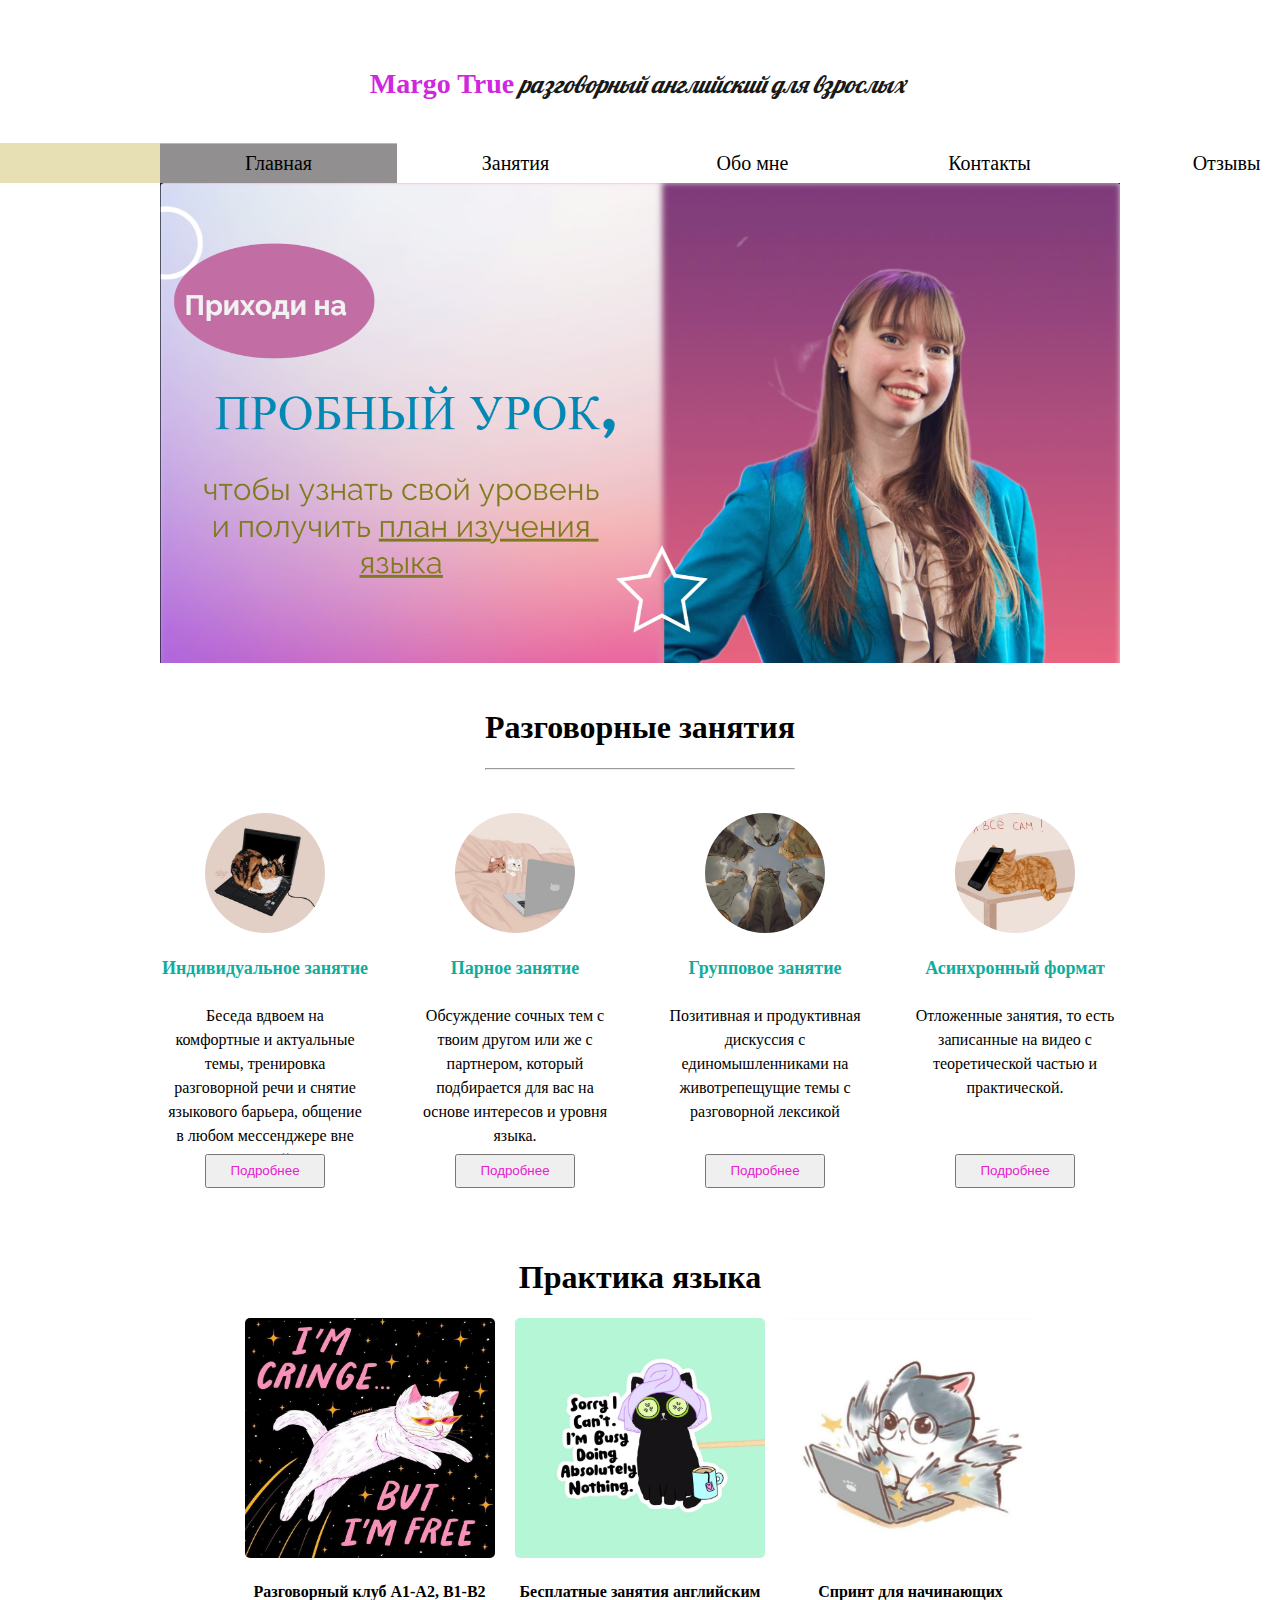
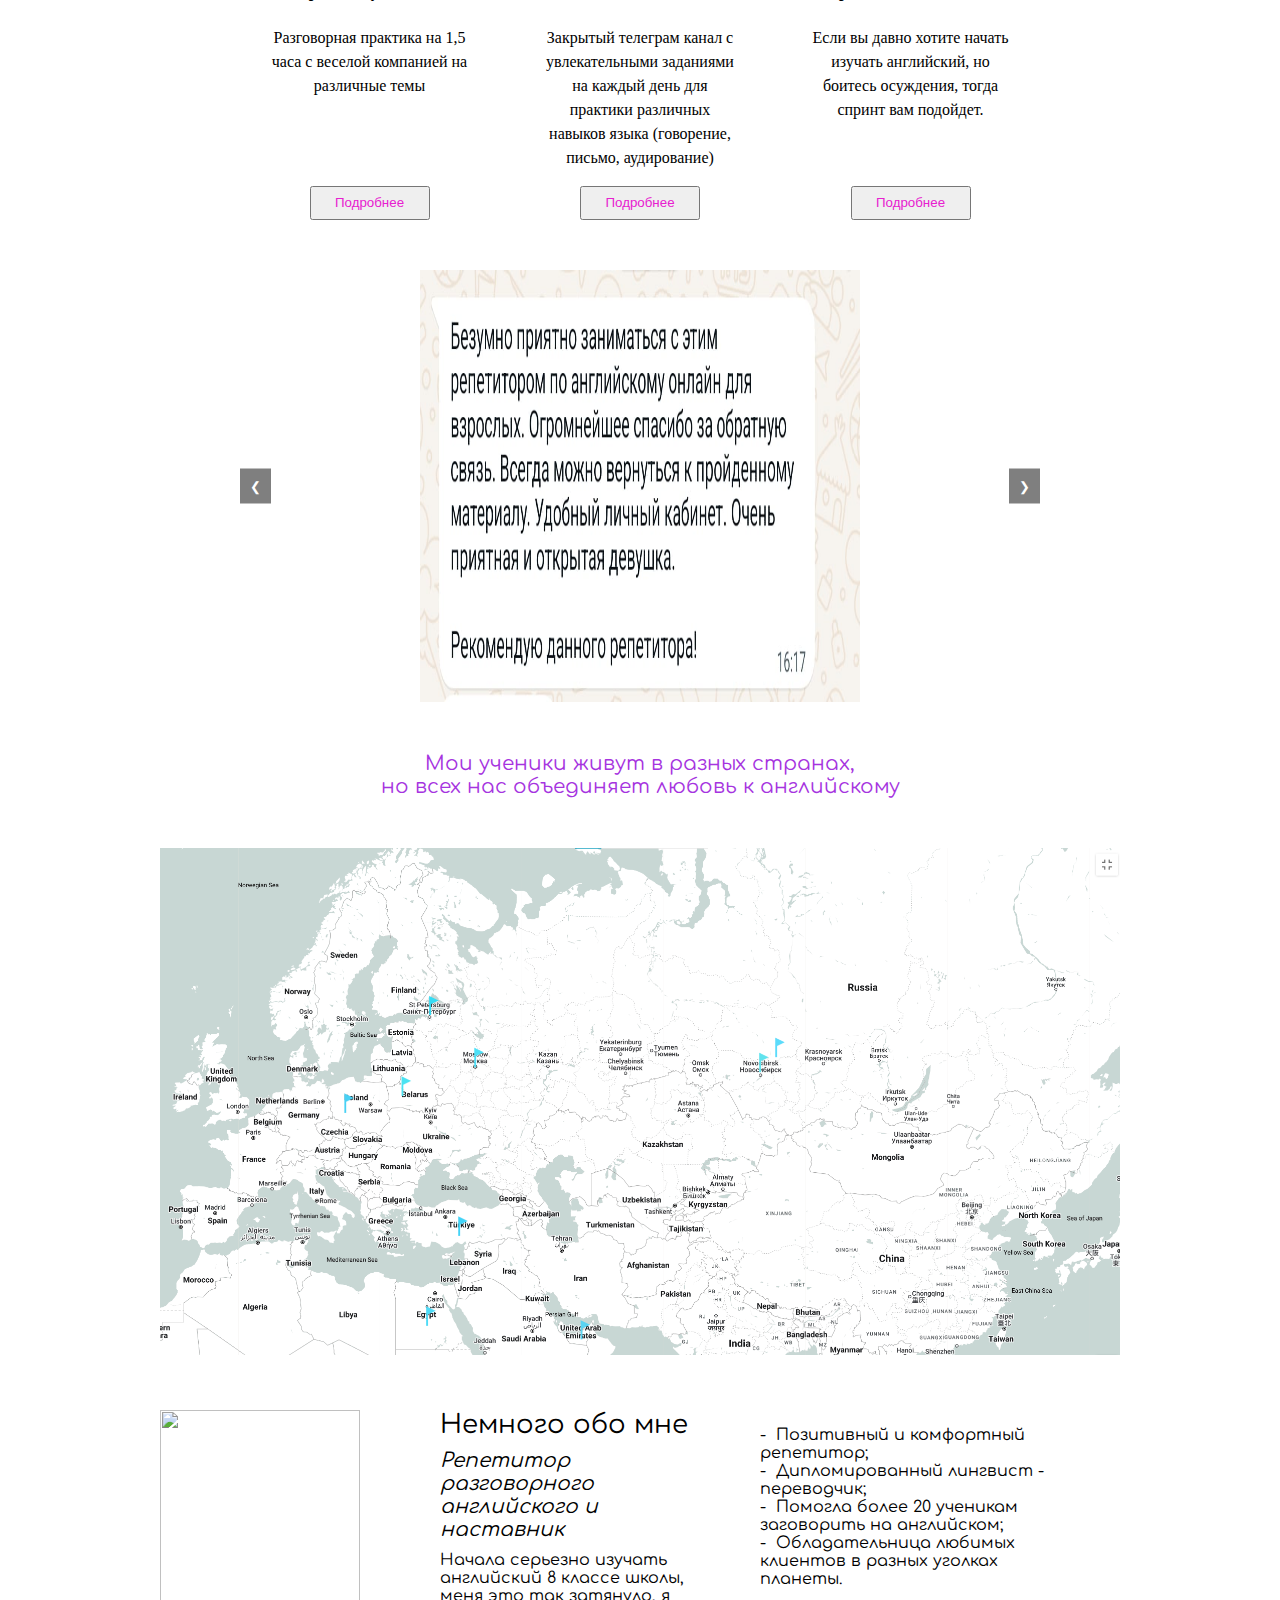
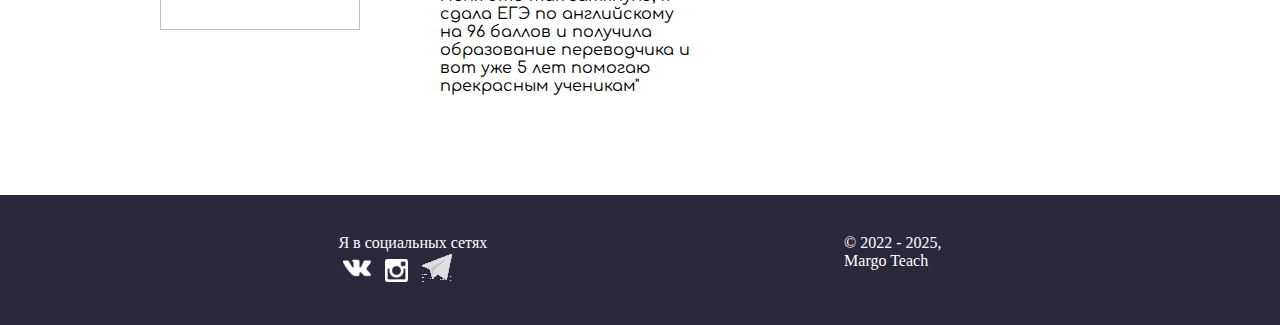
==== commit d55ff049: "Update index.html" ====
--- a/index.html
+++ b/index.html
@@ -50,7 +50,7 @@
     </header>
     <div class="container">
       <div class="bodyimg">
-        <img src="img/gruppa.jfif" alt="" class="me" />
+        <img src="img/bodyimg.png" alt="" class="me" />
       </div>
       <div class="lessons">
         <div class="lessonsTitle">
@@ -153,7 +153,7 @@
       </div>
       <div class="aboutMe">
         <div class="about">
-          <img src="img/besplatn.jfif" alt="" class="Me" />
+          <img src="img/me.jpg" alt="" class="Me" />
           <div class="about1">
             <div class="SubBlock">
               <div class="aboutSubTitle">Немного обо мне</div>
--- a/style.css
+++ b/style.css
@@ -638,8 +638,8 @@
 
 .closePopup {
   position: absolute;
-  top: 10px;
-  right: 10px;
+  top: 80px;
+  right: 70px;
   cursor: pointer;
   color: #ff0000;
 }
@@ -906,7 +906,7 @@
   justify-content: space-between;
   text-align: center;
 }
-.socialBlockText{
+.socialBlockText {
   display: flex;
   flex-direction: column;
   height: 160px;
@@ -918,7 +918,7 @@
   font-size: 24px;
 }
 .socialBlockspan {
-margin-top: 15px;
+  margin-top: 15px;
   font-family: Comfortaa;
   font-size: 18px;
 }
@@ -950,3 +950,212 @@
   opacity: 100;
 }
 /*  */
+
+/* header */
+
+@media (max-width: 768px) {
+  .navpanelBackground {
+    width: 100%;
+    display: flex;
+    justify-content: center;
+  }
+  .navstr {
+    font-size: 14px;
+  }
+  .nextpage {
+    width: fit-content;
+  }
+  /* .navstr {
+    width: fit-content;
+  } */
+  .topimg {
+    align-items: center;
+    justify-content: center;
+  }
+  .navpanel {
+    display: flex;
+    /* flex-direction: column; */
+    align-items: flex-start;
+    height: 100%;
+  }
+
+  .nav-toggle {
+    display: block;
+  }
+
+  .nav-toggle-label {
+    display: block;
+  }
+
+  .me {
+    margin-top: 50px;
+  }
+  .lessonsBlock {
+    flex-wrap: wrap;
+  }
+  .lesson {
+    height: 400px;
+    margin-top: 25px;
+  }
+  .more {
+    margin-top: 30px;
+  }
+  .speakBlock {
+    flex-wrap: wrap;
+  }
+  .speakSubTitle {
+    text-align: center;
+  }
+  .speak {
+    height: 550px;
+    width: 75%;
+    margin-top: 25px;
+  }
+  .studentsTitle {
+    width: fit-content;
+  }
+  .about {
+    display: flex;
+    justify-content: center;
+    flex-wrap: wrap;
+  }
+  .about1 {
+    display: flex;
+    align-items: center;
+    justify-content: center;
+    margin-top: 25px;
+  }
+  .about2 {
+    justify-content: center;
+    display: flex;
+    align-items: center;
+  }
+  .aboutList {
+    width: 250px;
+    padding: 0;
+  }
+  .topTitle.Dop {
+    text-align: center;
+  }
+  .topTitle.Osn {
+    margin-left: 25px;
+    text-align: center;
+  }
+  /* lessons */
+  .cartLessonsBackground {
+    background-image: none;
+    background-color: #f5e6ee;
+    height: 100%;
+  }
+  .cartLesson {
+    margin: 0;
+  }
+  .sale {
+    margin-top: 1500px;
+  }
+  .sale1 {
+    margin-left: 10px;
+    text-align: center;
+  }
+  .saleBlock {
+    flex-wrap: wrap;
+    width: fit-content;
+  }
+  .sale2 {
+    width: fit-content;
+  }
+
+  .saleInput {
+    width: 50px;
+  }
+  .saleCost {
+    font-size: 40px;
+  }
+  .getTitle {
+    text-align: center;
+    font-size: 20px;
+  }
+  .getBlock {
+    margin-top: 65px;
+  }
+  .advantTitle {
+    width: fit-content;
+    font-size: 18px;
+  }
+  .advantReviewsTitle {
+    text-align: center;
+  }
+  .advantReviewsSpan {
+    text-align: center;
+    width: fit-content;
+  }
+  .popupContent {
+    height: 800px;
+    width: fit-content;
+  }
+  .popupBlock {
+    display: flex;
+    align-items: flex-start;
+    flex-wrap: wrap;
+    overflow: scroll;
+  }
+  .popupImage {
+    padding-top: 50px;
+    width: 150px;
+    height: 150px;
+  }
+  .popupAdd {
+    margin-left: 20px;
+  }
+  .costPopup {
+    width: fit-content;
+  }
+  .popupContentBlock {
+    height: f;
+    margin-left: 0px;
+  }
+  /* lessons */
+  /* about */
+  .forEveryoneBlock {
+    flex-wrap: wrap;
+  }
+  .offerBlock {
+    flex-wrap: wrap;
+  }
+  .offerTitle {
+    text-align: center;
+  }
+  .offerImg {
+    width: 300px;
+    height: 300px;
+  }
+  .offerRev {
+    margin-top: 25px;
+    justify-content: center;
+    align-items: center;
+    flex-wrap: wrap;
+    width: 50%;
+    height: 50%;
+  }
+  .everyOneImg {
+    width: 200px;
+    height: 200px;
+  }
+  .comfort {
+    text-align: center;
+  }
+  .comfortBlock {
+    width: 300px;
+  }
+  .comfortBlocks {
+    margin: 0;
+  }
+
+  /* about */
+  /* contacts */
+  .socialBlock {
+    height: 300px;
+  }
+
+  /* contacts */
+}
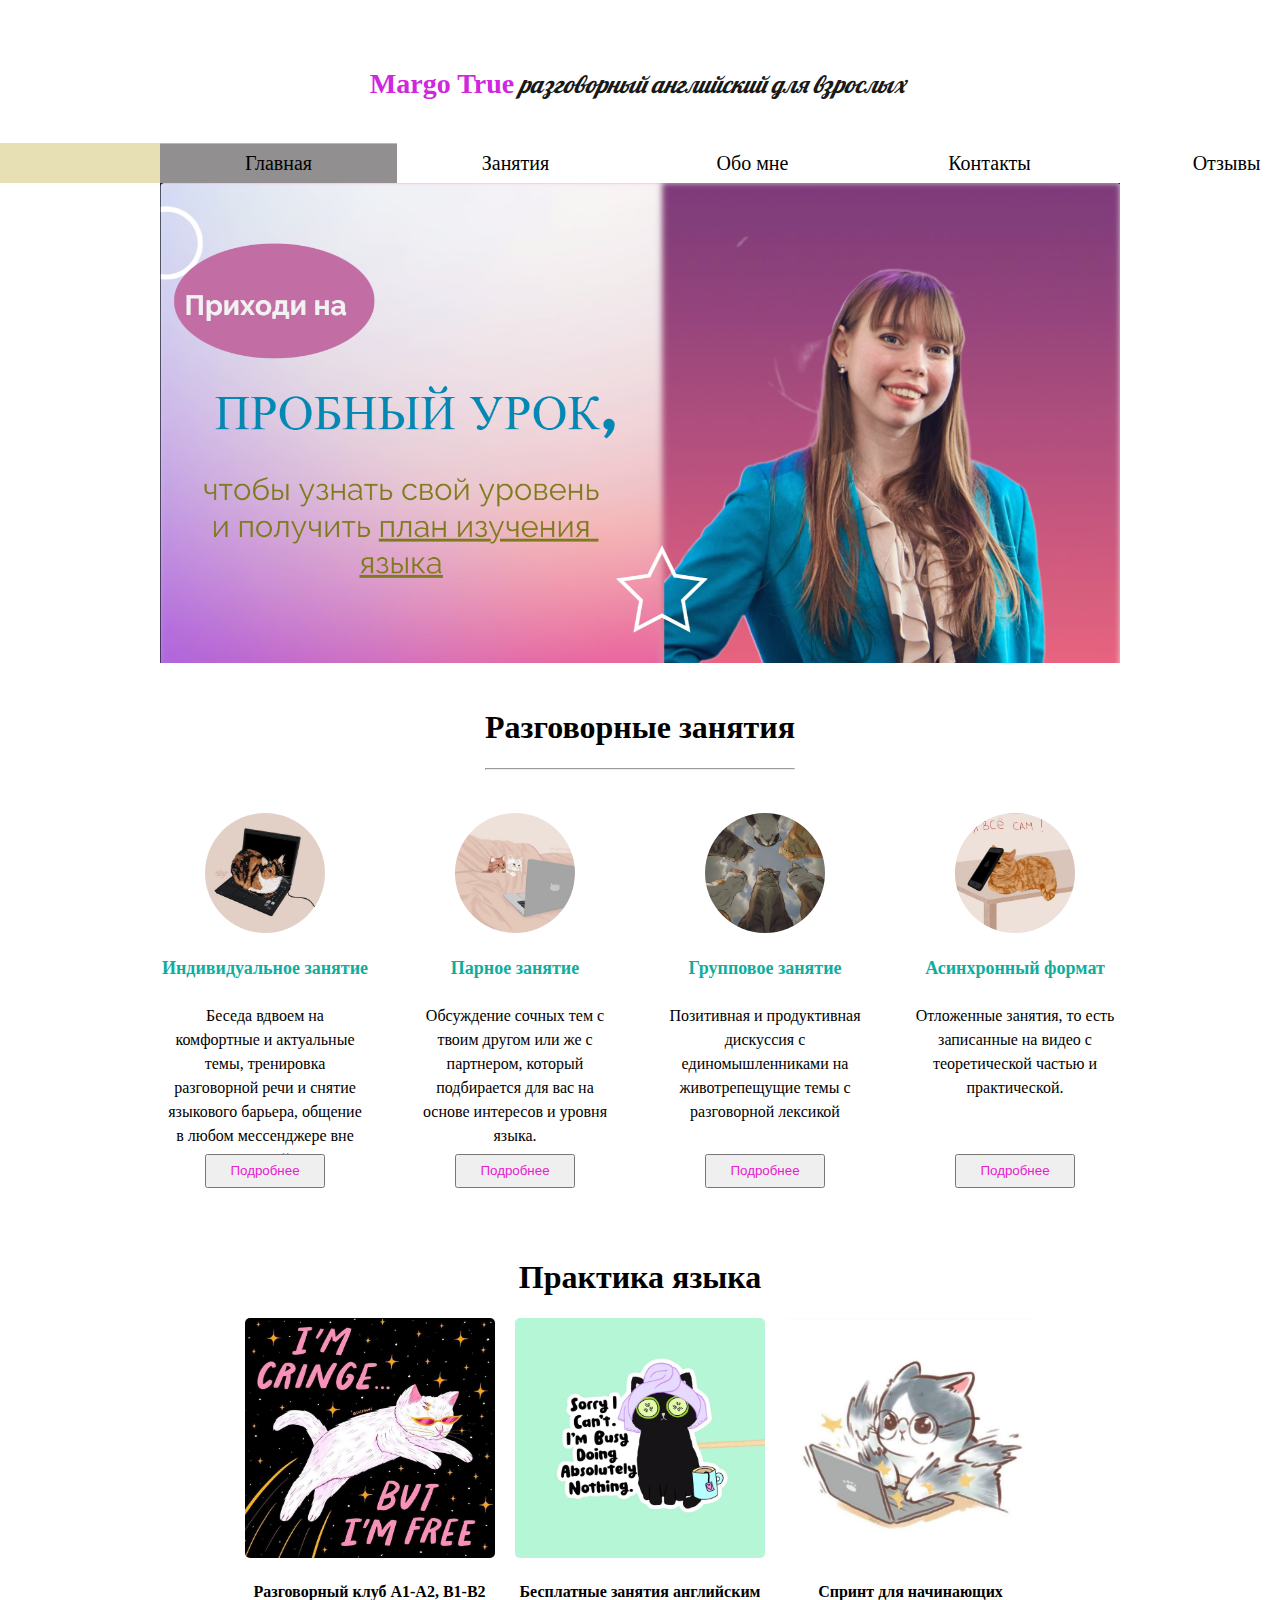
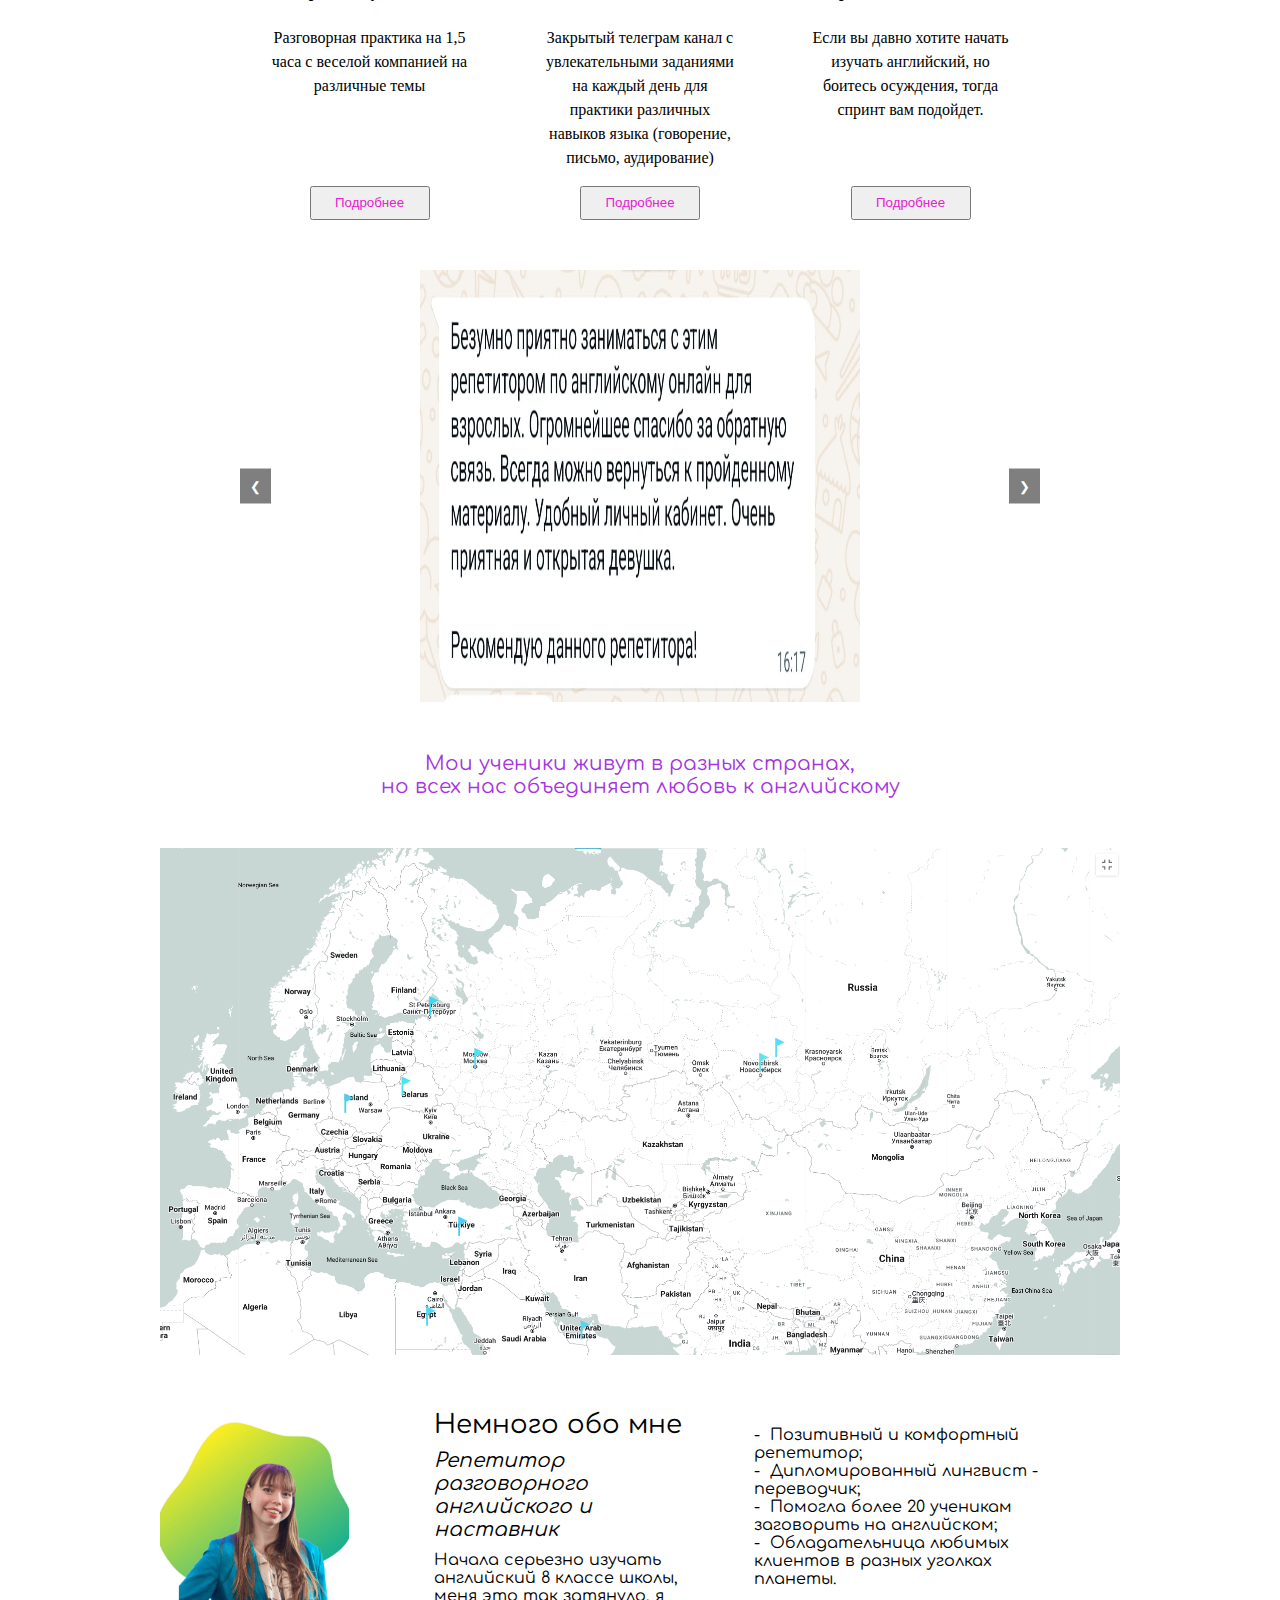
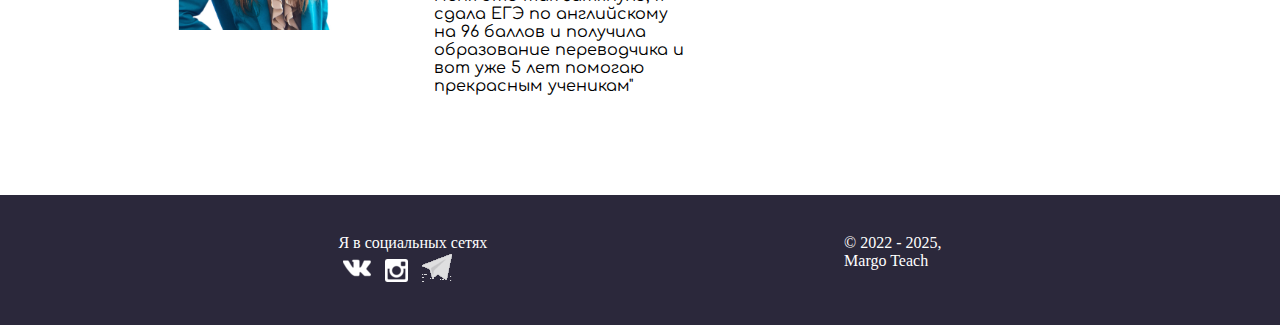
==== commit c18ee23e: "Update index.html" ====
--- a/index.html
+++ b/index.html
@@ -153,7 +153,7 @@
       </div>
       <div class="aboutMe">
         <div class="about">
-          <img src="img/me.jpg" alt="" class="Me" />
+          <img src="img/Me.jpg" alt="" class="Me" />
           <div class="about1">
             <div class="SubBlock">
               <div class="aboutSubTitle">Немного обо мне</div>
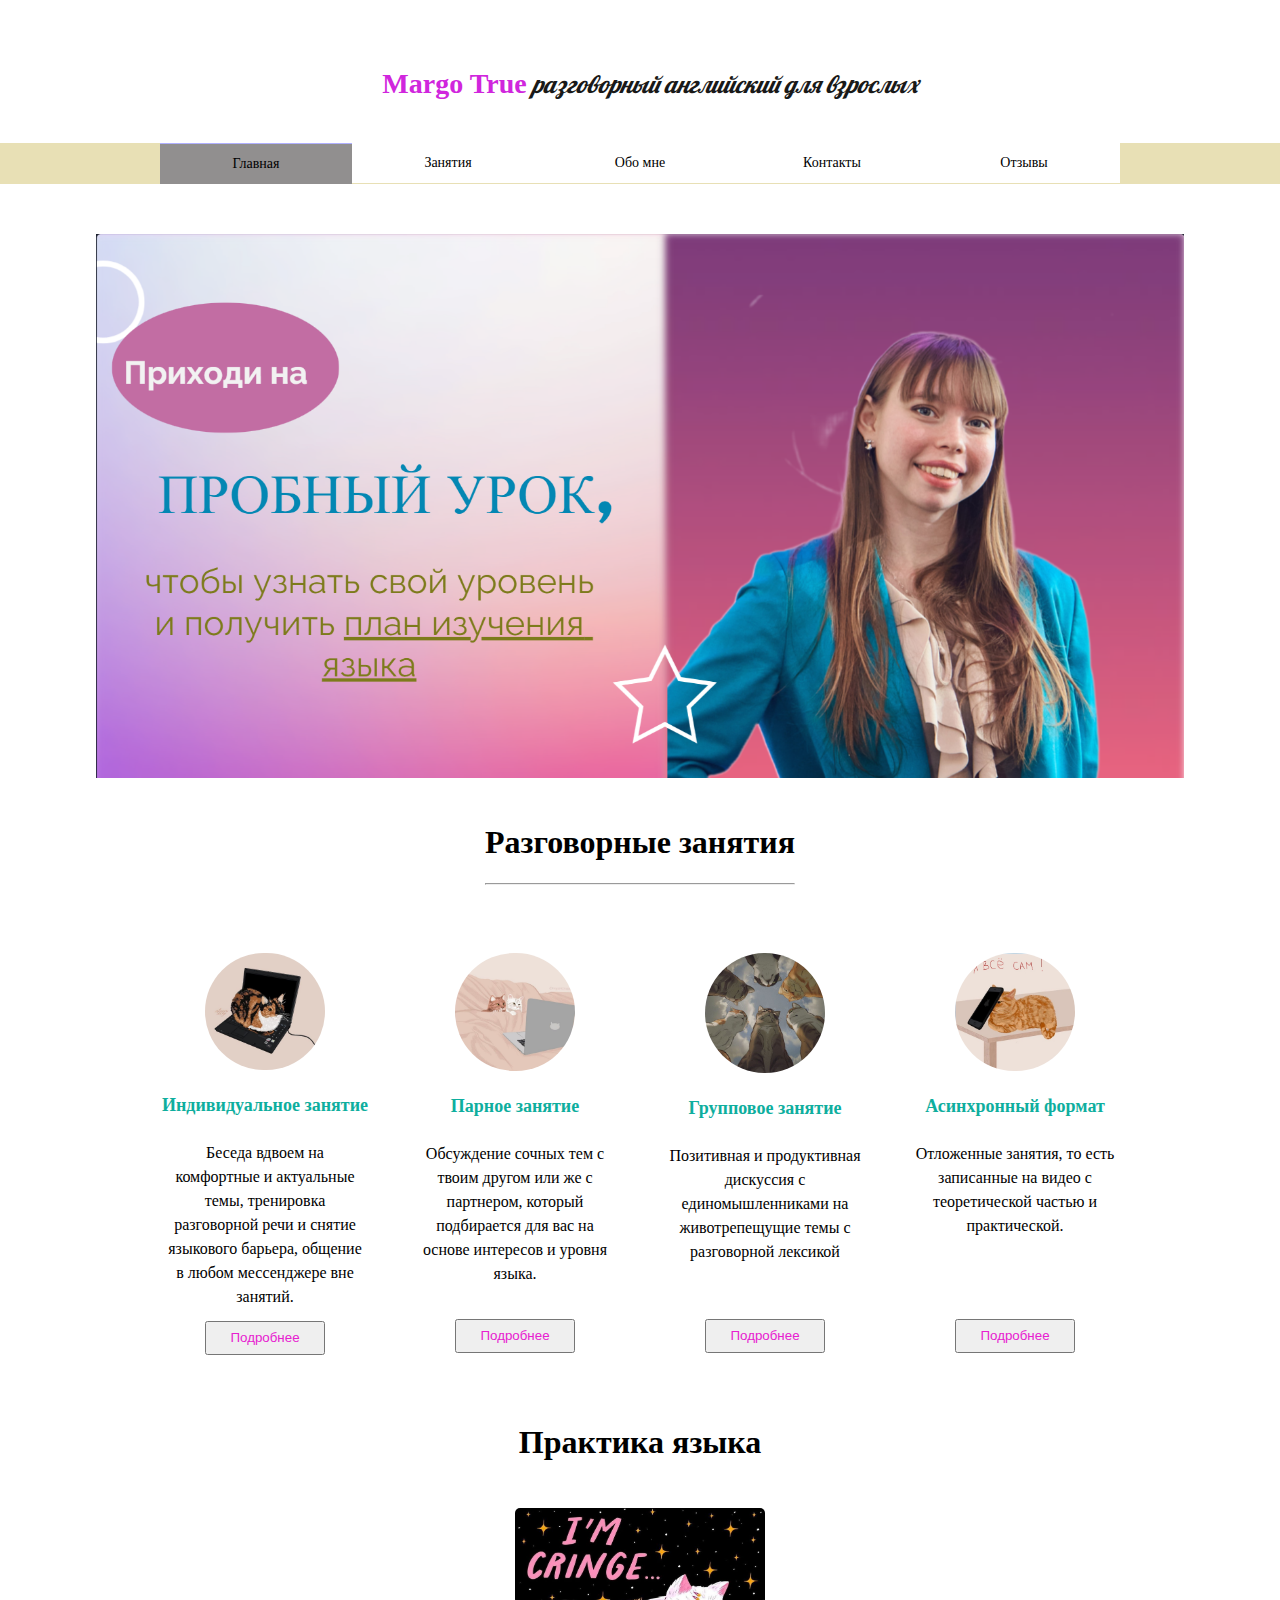
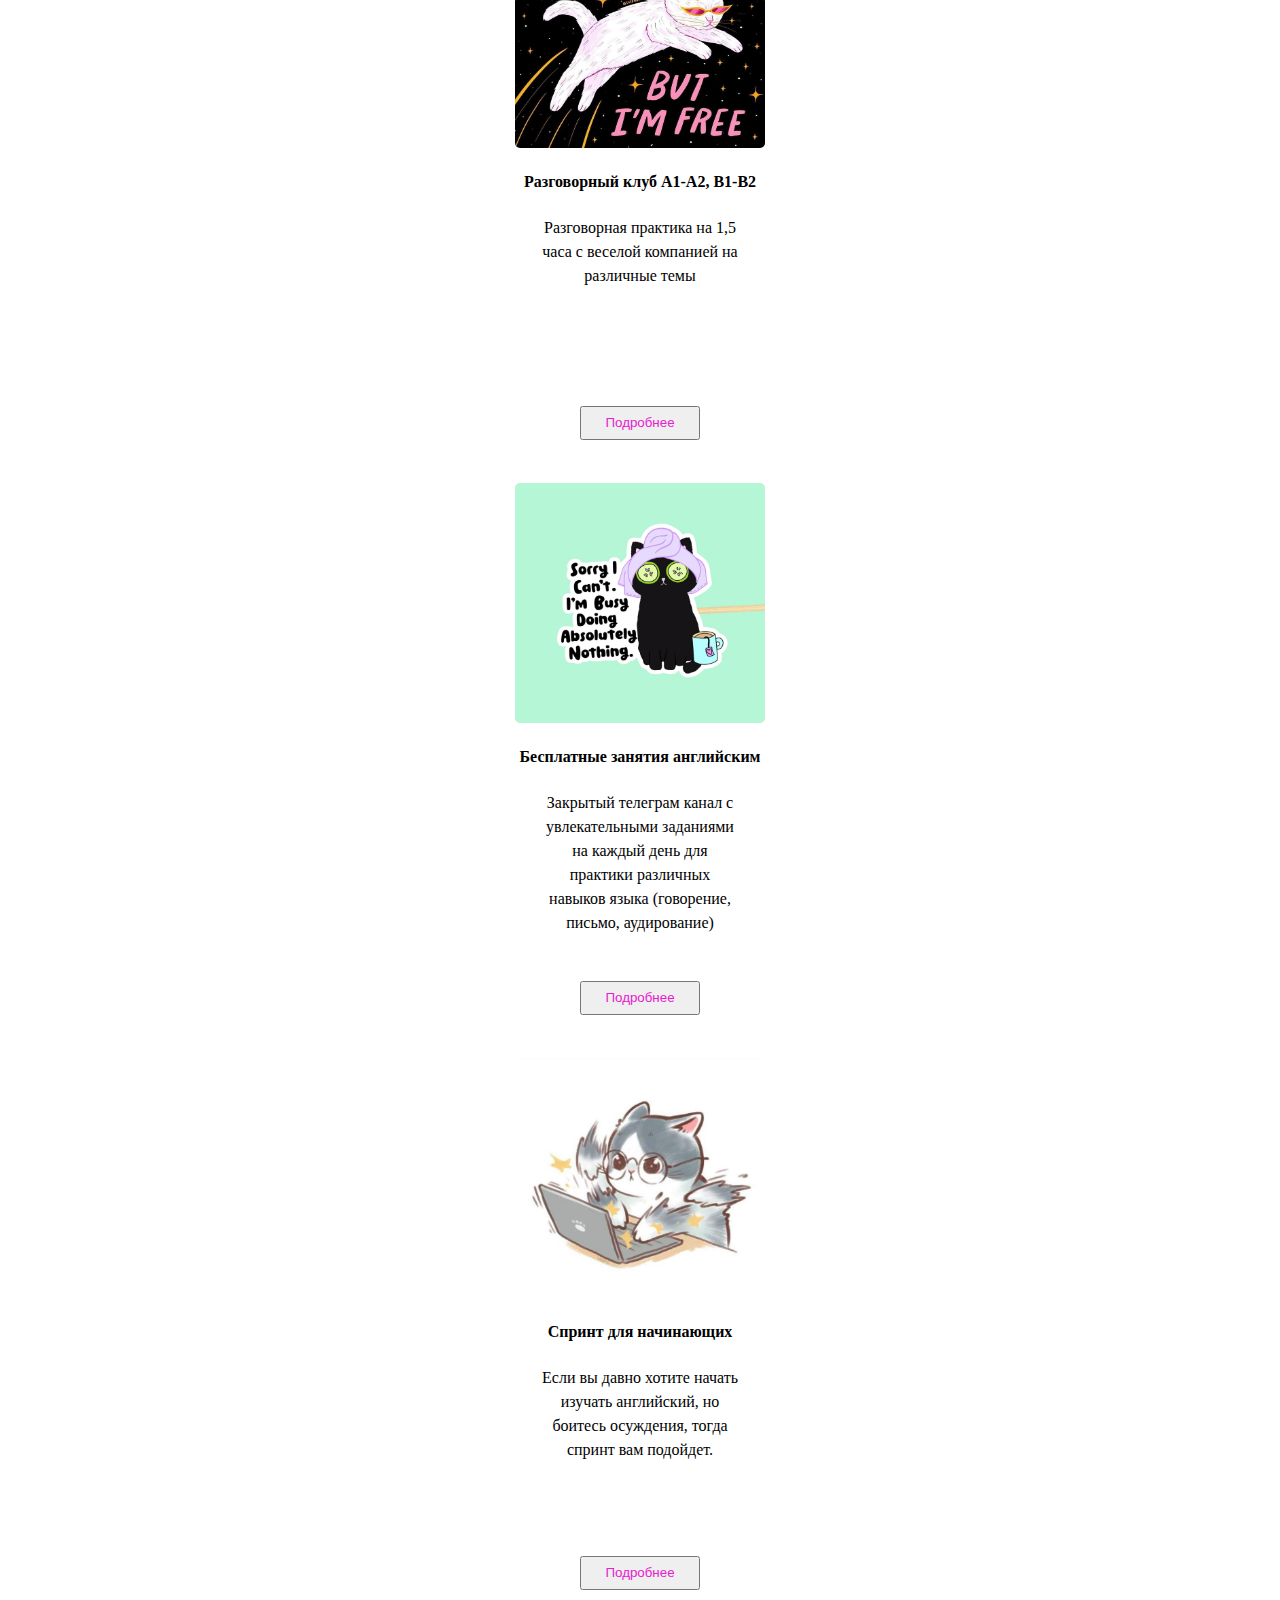
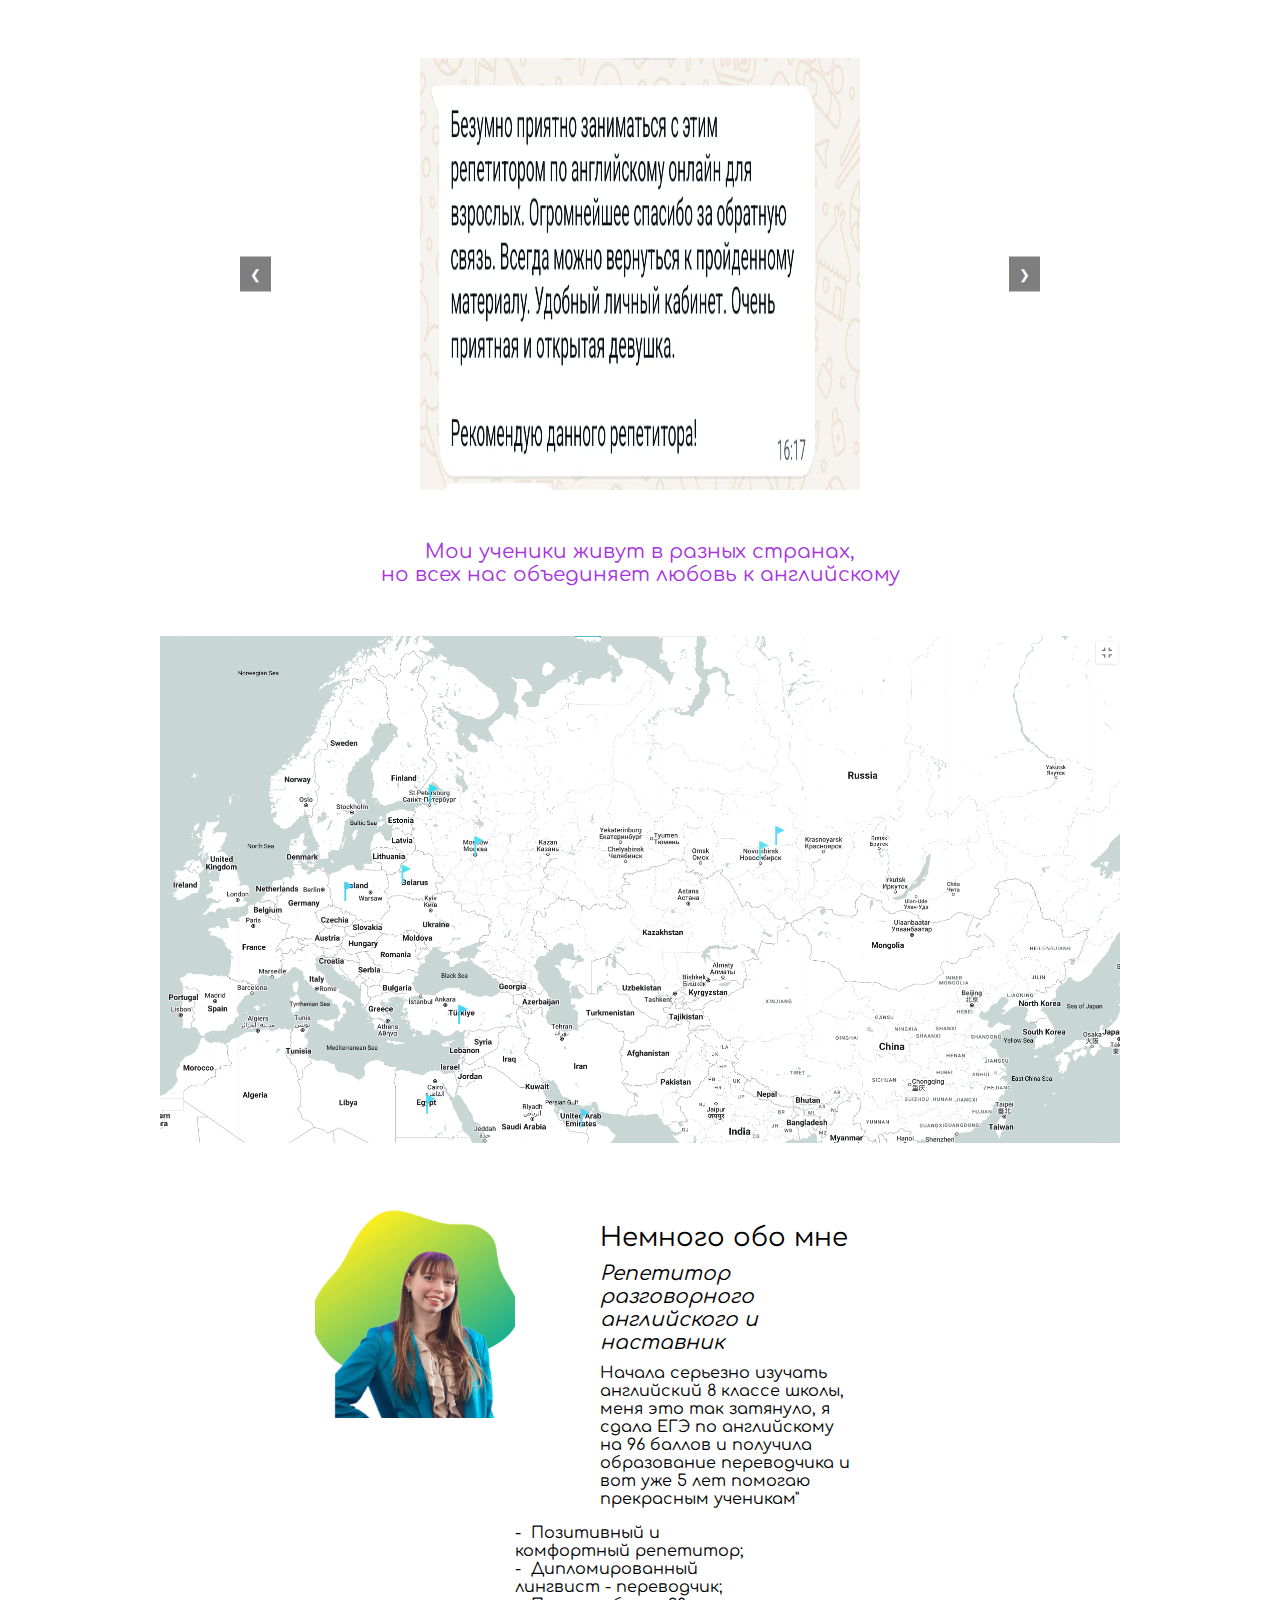
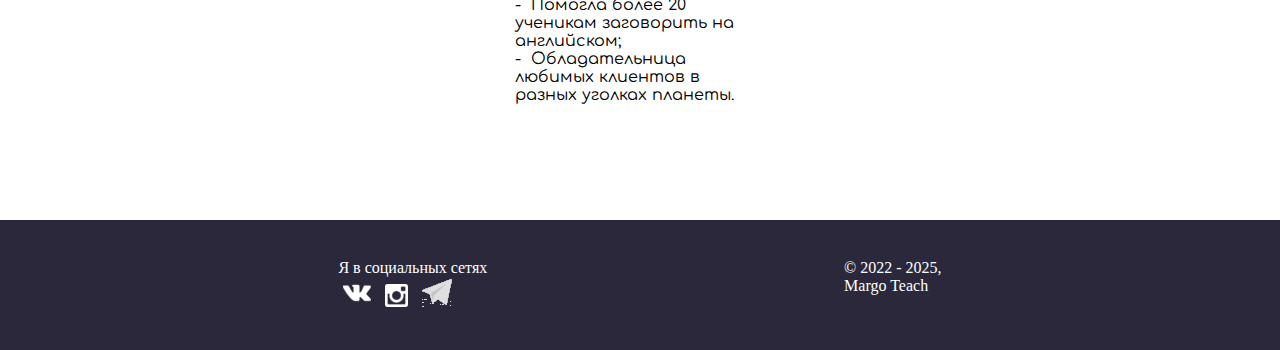
==== commit fddd6deb: "edit burger menu" ====
--- a/index.html
+++ b/index.html
@@ -28,6 +28,11 @@
           <p class="topTitle Dop"><i>разговорный английский для взрослых</i></p>
         </div>
         <div class="navpanelBackground">
+          <div class="burger-menu">
+            <span></span>
+            <span></span>
+            <span></span>
+          </div>
           <div class="navpanel">
             <div class="navstr" id="home">
               <a href="index.html" class="nextpage">Главная</a>
@@ -66,7 +71,9 @@
               разговорной речи и снятие языкового барьера, общение в любом
               мессенджере вне занятий.
             </span>
-            <button class="more"><a href="lessons.html" class ="moreBtn">Подробнее</a></button>
+            <button class="more">
+              <a href="lessons.html" class="moreBtn">Подробнее</a>
+            </button>
           </div>
           <div class="lesson">
             <img src="img/parnoe.jpg" alt="" class="lessonImg" />
@@ -75,7 +82,9 @@
               Обсуждение сочных тем с твоим другом или же с партнером, который
               подбирается для вас на основе интересов и уровня языка.
             </span>
-            <button class="more"><a href="lessons.html" class ="moreBtn">Подробнее</a></button>
+            <button class="more">
+              <a href="lessons.html" class="moreBtn">Подробнее</a>
+            </button>
           </div>
           <div class="lesson">
             <img src="img/gruppa.jfif" alt="" class="lessonImg" />
@@ -84,7 +93,9 @@
               Позитивная и продуктивная дискуссия с единомышленниками на
               животрепещущие темы с разговорной лексикой
             </span>
-            <button class="more"><a href="lessons.html" class ="moreBtn">Подробнее</a></button>
+            <button class="more">
+              <a href="lessons.html" class="moreBtn">Подробнее</a>
+            </button>
           </div>
           <div class="lesson">
             <img src="img/async.jpg" alt="" class="lessonImg" />
@@ -93,7 +104,9 @@
               Отложенные занятия, то есть записанные на видео с теоретической
               частью и практической.
             </span>
-            <button class="more"><a href="lessons.html" class ="moreBtn">Подробнее</a></button>
+            <button class="more">
+              <a href="lessons.html" class="moreBtn">Подробнее</a>
+            </button>
           </div>
         </div>
       </div>
@@ -107,7 +120,9 @@
               Разговорная практика на 1,5 часа с веселой компанией на различные
               темы
             </span>
-            <button class="more"><a href="lessons.html" class ="moreBtn">Подробнее</a></button>
+            <button class="more">
+              <a href="lessons.html" class="moreBtn">Подробнее</a>
+            </button>
           </div>
           <div class="speak">
             <img src="img/besplatn.jfif" alt="" class="speakImg" />
@@ -117,7 +132,9 @@
               для практики различных навыков языка (говорение, письмо,
               аудирование)
             </span>
-            <button class="more"><a href="lessons.html" class ="moreBtn">Подробнее</a></button>
+            <button class="more">
+              <a href="lessons.html" class="moreBtn">Подробнее</a>
+            </button>
           </div>
           <div class="speak">
             <img src="img/sprint.jpg" alt="" class="speakImg" />
@@ -126,24 +143,26 @@
               Если вы давно хотите начать изучать английский, но боитесь
               осуждения, тогда спринт вам подойдет.
             </span>
-            <button class="more"><a href="lessons.html" class ="moreBtn">Подробнее</a></button>
+            <button class="more">
+              <a href="lessons.html" class="moreBtn">Подробнее</a>
+            </button>
           </div>
         </div>
       </div>
       <div class="reviews">
         <div class="reviewsBlock">
-            <div class="reviewsSlider">
-                <div class="slider">
-                    <img src="img/otz2.jpeg" alt="Review 2" class="reviewsImg2" />
-                    <img src="img/otz4.jpeg" alt="Review 4" class="reviewsImg4" />
-                    <img src="img/otz3.jpeg" alt="Review 3" class="reviewsImg3" />
-                    <img src="img/otz1.jpg" alt="Review 1" class="reviewsImg1" />
-                </div>
-            </div>
-            <button class="prev" onclick="moveSlide(-1)">&#10094;</button>
-            <button class="next" onclick="moveSlide(1)">&#10095;</button>
-        </div>
-    </div>
+          <div class="reviewsSlider">
+            <div class="slider">
+              <img src="img/otz2.jpeg" alt="Review 2" class="reviewsImg2" />
+              <img src="img/otz4.jpeg" alt="Review 4" class="reviewsImg4" />
+              <img src="img/otz3.jpeg" alt="Review 3" class="reviewsImg3" />
+              <img src="img/otz1.jpg" alt="Review 1" class="reviewsImg1" />
+            </div>
+          </div>
+          <button class="prev" onclick="moveSlide(-1)">&#10094;</button>
+          <button class="next" onclick="moveSlide(1)">&#10095;</button>
+        </div>
+      </div>
       <div class="studentsLocation">
         <div class="studentsTitle">
           Мои ученики живут в разных странах,<br />
@@ -188,13 +207,13 @@
         <div class="footerLinks">
           <span class="footerTitle">Я в социальных сетях</span>
           <div class="linksBlock">
-            <a href="#" class="social"
+            <a href="https://vk.com/margoteach" class="social"
               ><img src="img/vk.png" alt="" class="socialNet"
             /></a>
             <a href="#" class="social"
               ><img src="img/inst.png" alt="" class="socialNet"
             /></a>
-            <a href="#" class="social"
+            <a href="https://t.me/MargoTrue" class="social"
               ><img src="img/tg.png" alt="" class="socialNet"
             /></a>
           </div>
@@ -206,5 +225,6 @@
       </div>
     </footer>
     <script src="slider.js"></script>
+    <script src="burger.js"></script>
   </body>
 </html>
--- a/style.css
+++ b/style.css
@@ -126,7 +126,7 @@
   justify-content: center;
 }
 .me {
-  width: 75%;
+  width: 85%;
 }
 .lessons {
   display: flex;
@@ -268,7 +268,7 @@
 .about {
   font-family: Comfortaa;
   display: flex;
-  justify-content: space-between;
+  justify-content: space-evenly;
   width: 75%;
 }
 .Me {
@@ -492,6 +492,13 @@
   text-align: center;
   font-family: Comfortaa;
   font-size: 26px;
+}
+.sale3 {
+  line-height: 1.1;
+  width: 330px;
+  text-align: center;
+  font-family: Comfortaa;
+  font-size: 22px;
 }
 
 .whatUget {
@@ -707,9 +714,10 @@
   justify-content: space-around;
 }
 .everyOneImg {
+  object-fit: scale-down;
   border-radius: 50%;
   width: 300px;
-  height: 300px;
+  height: 280px;
 }
 .forEveryone {
   display: flex;
@@ -718,7 +726,7 @@
 }
 .forEveryoneBlock {
   margin-top: 50px;
-  width: 75%;
+  width: 50%;
   align-content: center;
   display: flex;
   justify-content: space-around;
@@ -754,7 +762,7 @@
   align-items: center;
 }
 .offerImg {
-  width: 480px;
+  width: 350px;
   height: 350px;
 }
 .offerRev {
@@ -1138,8 +1146,8 @@
     height: 50%;
   }
   .everyOneImg {
-    width: 200px;
-    height: 200px;
+    width: 220px;
+    height: 280px;
   }
   .comfort {
     text-align: center;
@@ -1159,3 +1167,266 @@
 
   /* contacts */
 }
+
+@media (min-width: 768px) {
+  .navpanelBackground {
+    width: 100%;
+    display: flex;
+    justify-content: center;
+  }
+  .navstr {
+    font-size: 14px;
+  }
+  .nextpage {
+    width: fit-content;
+  }
+  /* .navstr {
+    width: fit-content;
+  } */
+  .topimg {
+    align-items: center;
+    justify-content: center;
+  }
+  .navpanel {
+    display: flex;
+    /* flex-direction: column; */
+    align-items: flex-start;
+    height: 100%;
+  }
+
+  .nav-toggle {
+    display: block;
+  }
+
+  .nav-toggle-label {
+    display: block;
+  }
+
+  .me {
+    margin-top: 50px;
+  }
+  .lessonsBlock {
+    flex-wrap: wrap;
+  }
+  .lesson {
+    height: 400px;
+    margin-top: 25px;
+  }
+  .more {
+    margin-top: 30px;
+  }
+  .speakBlock {
+    flex-wrap: wrap;
+  }
+  .speakSubTitle {
+    text-align: center;
+  }
+  .speak {
+    height: 550px;
+    width: 75%;
+    margin-top: 25px;
+  }
+  .studentsTitle {
+    width: fit-content;
+  }
+  .about {
+    display: flex;
+    justify-content: center;
+    flex-wrap: wrap;
+  }
+  .about1 {
+    display: flex;
+    align-items: center;
+    justify-content: center;
+    margin-top: 25px;
+  }
+  .about2 {
+    justify-content: center;
+    display: flex;
+    align-items: center;
+  }
+  .aboutList {
+    width: 250px;
+    padding: 0;
+  }
+  .topTitle.Dop {
+    text-align: center;
+  }
+  .topTitle.Osn {
+    margin-left: 25px;
+    text-align: center;
+  }
+  /* lessons */
+  .cartLessonsBackground {
+    background-image: none;
+    background-color: #f5e6ee;
+    height: 100%;
+  }
+  .cartLesson {
+    margin: 0;
+  }
+  .sale {
+    margin-top: 1500px;
+  }
+  .sale1 {
+    margin-left: 10px;
+    text-align: center;
+  }
+  .saleBlock {
+    flex-wrap: wrap;
+    width: fit-content;
+  }
+  .sale2 {
+    width: fit-content;
+  }
+
+  .saleInput {
+    width: 50px;
+  }
+  .saleCost {
+    font-size: 40px;
+  }
+  .getTitle {
+    text-align: center;
+    font-size: 20px;
+  }
+  .getBlock {
+    margin-top: 65px;
+  }
+  .advantTitle {
+    width: fit-content;
+    font-size: 18px;
+  }
+  .advantReviewsTitle {
+    text-align: center;
+  }
+  .advantReviewsSpan {
+    text-align: center;
+    width: fit-content;
+  }
+  .popupContent {
+    height: 800px;
+    width: fit-content;
+  }
+  .popupBlock {
+    display: flex;
+    align-items: flex-start;
+    flex-wrap: wrap;
+    overflow: scroll;
+  }
+  .popupImage {
+    padding-top: 50px;
+    width: 150px;
+    height: 150px;
+  }
+  .popupAdd {
+    margin-left: 20px;
+  }
+  .costPopup {
+    width: fit-content;
+  }
+  .popupContentBlock {
+    height: f;
+    margin-left: 0px;
+  }
+  /* lessons */
+  /* about */
+  .forEveryoneBlock {
+    flex-wrap: wrap;
+  }
+  .offerBlock {
+    flex-wrap: wrap;
+  }
+  .offerTitle {
+    text-align: center;
+  }
+  .offerImg {
+    width: 300px;
+    height: 300px;
+  }
+  .offerRev {
+    margin-top: 25px;
+    justify-content: center;
+    align-items: center;
+    flex-wrap: wrap;
+    width: 50%;
+    height: 50%;
+  }
+  .comfort {
+    text-align: center;
+  }
+  .comfortBlock {
+    width: 300px;
+  }
+  .comfortBlocks {
+    margin: 0;
+  }
+
+  /* about */
+  /* contacts */
+  .socialBlock {
+    height: 300px;
+  }
+
+  /* contacts */
+}
+
+
+
+.burger-menu {
+  display: none;
+  cursor: pointer;
+  padding: 15px;
+  z-index: 1000;
+}
+
+.burger-menu span {
+  display: block;
+  width: 25px;
+  height: 3px;
+  background-color: #333;
+  margin: 5px 0;
+  transition: 0.4s;
+}
+
+@media (max-width: 768px) {
+  .burger-menu {
+    display: block;
+  }
+
+  .navpanel {
+    display: none;
+    position: fixed;
+    top: 0;
+    left: 0;
+    width: 100%;
+    height: 100vh;
+    background-color: rgba(255, 255, 255, 0.95);
+    flex-direction: column;
+    justify-content: center;
+    z-index: 999;
+  }
+
+  .navpanel.active {
+    display: flex;
+  }
+
+  .burger-menu.active span:nth-child(1) {
+    transform: rotate(-45deg) translate(-5px, 6px);
+  }
+
+  .burger-menu.active span:nth-child(2) {
+    opacity: 0;
+  }
+
+  .burger-menu.active span:nth-child(3) {
+    transform: rotate(45deg) translate(-5px, -6px);
+  }
+
+  .navstr {
+    margin: 10px 0;
+    width: 100%;
+    text-align: center;
+  }
+
+}